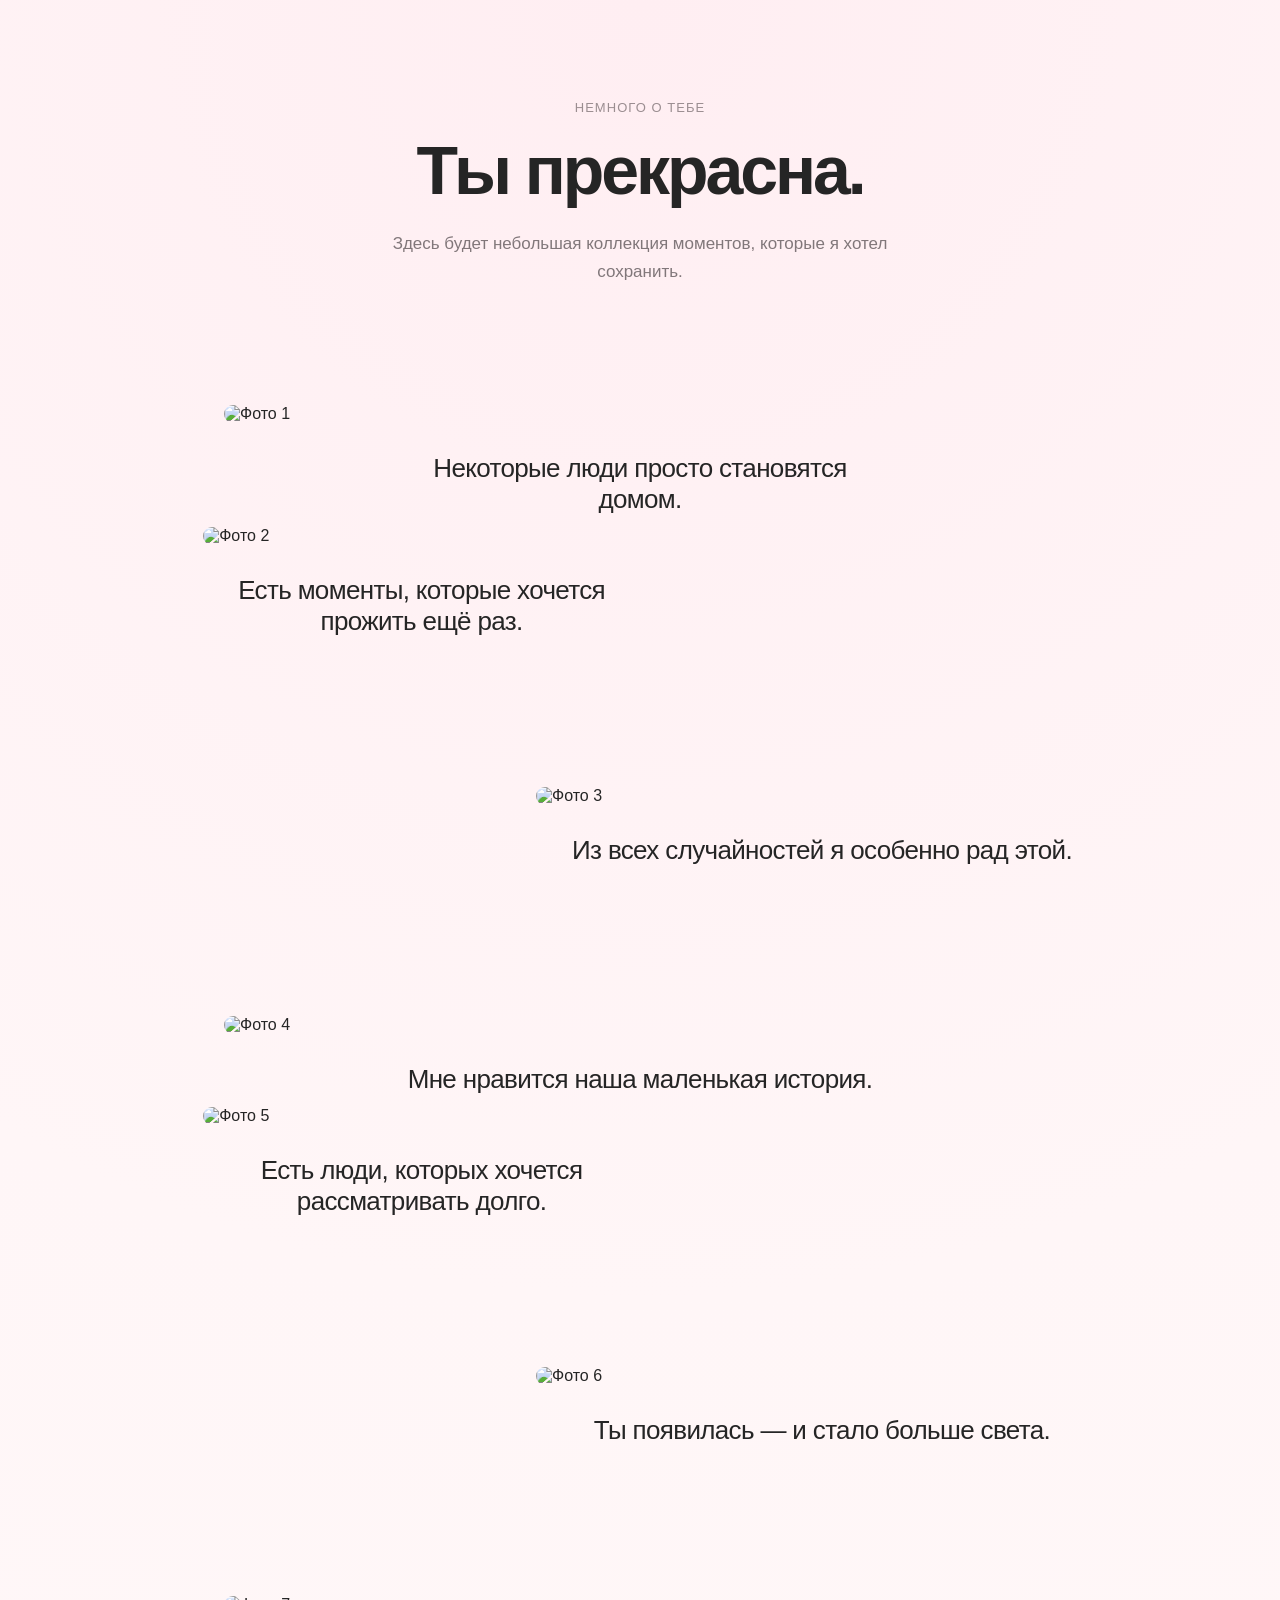
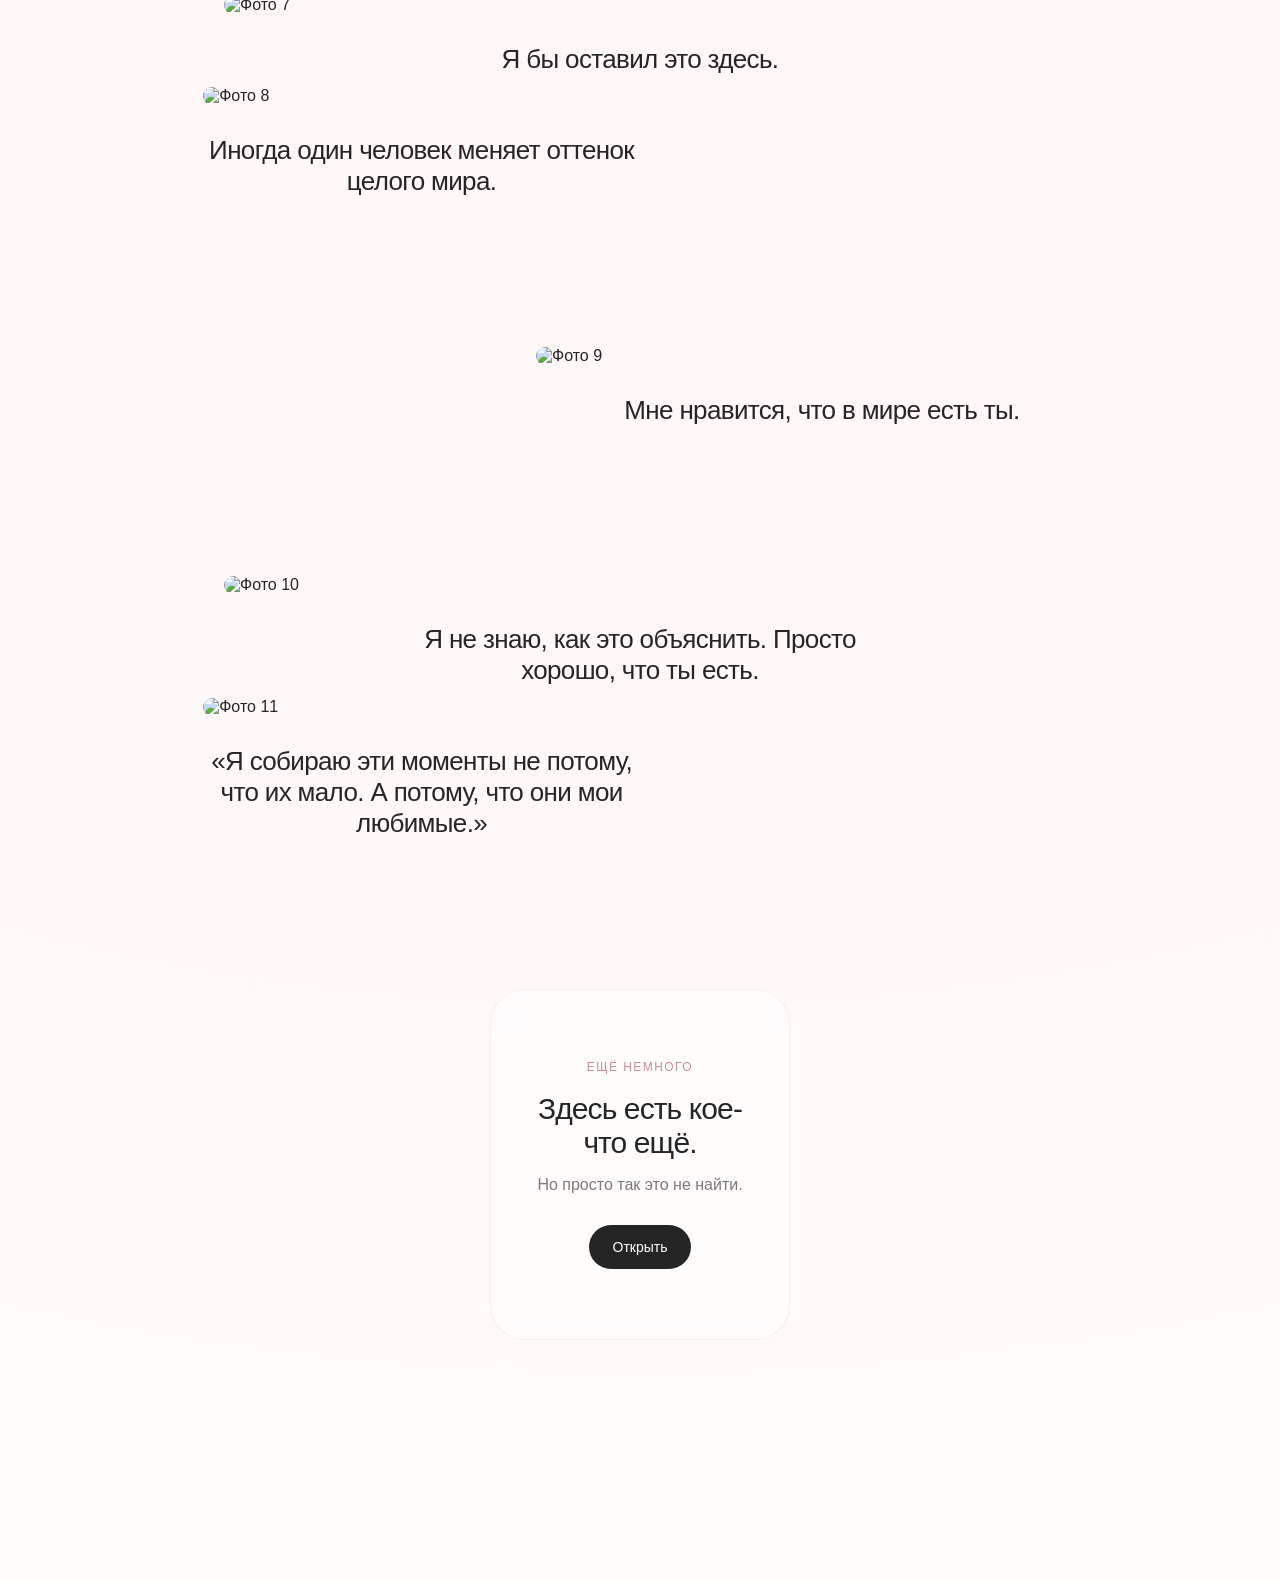
==== memories.html @ 62ab186b "Add files via upload" ====
<!DOCTYPE html>
<html lang="ru">

<head>

    <meta charset="UTF-8">

    <meta
        name="viewport"
        content="width=device-width, initial-scale=1.0"
    >

    <title>Немного о тебе</title>

    <link
        rel="stylesheet"
        href="style.css"
    >

</head>


<body class="memories-page">


    <main class="memories">


        <!-- =================================
             ЗАГОЛОВОК
        ================================= -->

        <header class="memories-header">

            <div class="eyebrow">
                НЕМНОГО О ТЕБЕ
            </div>

            <h2>
                Ты прекрасна.
            </h2>

            <p>
                Здесь будет небольшая коллекция
                моментов, которые я хотел сохранить.
            </p>

        </header>



        <!-- =================================
             ФОТО 1
        ================================= -->

        <section class="memory memory-large reveal">

            <img
                src="images/photo1.jpg"
                alt="Фото 1"
                class="memory-image"
            >

            <div class="memory-text">

                <h3>
                    Некоторые люди просто становятся домом.
                </h3>

            </div>

        </section>



        <!-- =================================
             ФОТО 2
        ================================= -->

        <section class="memory memory-small reveal">

            <img
                src="images/photo2.jpg"
                alt="Фото 2"
                class="memory-image"
            >

            <div class="memory-text">

                <h3>
                    Есть моменты, которые хочется прожить ещё раз.
                </h3>

            </div>

        </section>



        <!-- =================================
             ФОТО 3
        ================================= -->

        <section class="memory memory-right reveal">

            <img
                src="images/photo3.jpg"
                alt="Фото 3"
                class="memory-image"
            >

            <div class="memory-text">

                <h3>
                    Из всех случайностей я особенно рад этой.
                </h3>

            </div>

        </section>



        <!-- =================================
             ФОТО 4
        ================================= -->

        <section class="memory memory-large reveal">

            <img
                src="images/photo4.jpg"
                alt="Фото 4"
                class="memory-image"
            >

            <div class="memory-text">

                <h3>
                    Мне нравится наша маленькая история.
                </h3>

            </div>

        </section>



        <!-- =================================
             ФОТО 5
        ================================= -->

        <section class="memory memory-small reveal">

            <img
                src="images/photo5.jpg"
                alt="Фото 5"
                class="memory-image"
            >

            <div class="memory-text">

                <h3>
                    Есть люди, которых хочется рассматривать долго.
                </h3>

            </div>

        </section>



        <!-- =================================
             ФОТО 6
        ================================= -->

        <section class="memory memory-right reveal">

            <img
                src="images/photo6.jpg"
                alt="Фото 6"
                class="memory-image"
            >

            <div class="memory-text">

                <h3>
                    Ты появилась — и стало больше света.
                </h3>

            </div>

        </section>



        <!-- =================================
             ФОТО 7
        ================================= -->

        <section class="memory memory-large reveal">

            <img
                src="images/photo7.jpg"
                alt="Фото 7"
                class="memory-image"
            >

            <div class="memory-text">

                <h3>
                    Я бы оставил это здесь.
                </h3>

            </div>

        </section>



        <!-- =================================
             ФОТО 8
        ================================= -->

        <section class="memory memory-small reveal">

            <img
                src="images/photo8.jpg"
                alt="Фото 8"
                class="memory-image"
            >

            <div class="memory-text">

                <h3>
                    Иногда один человек меняет оттенок целого мира.
                </h3>

            </div>

        </section>



        <!-- =================================
             ФОТО 9
        ================================= -->

        <section class="memory memory-right reveal">

            <img
                src="images/photo9.jpg"
                alt="Фото 9"
                class="memory-image"
            >

            <div class="memory-text">

                <h3>
                    Мне нравится, что в мире есть ты.
                </h3>

            </div>

        </section>



        <!-- =================================
             ФОТО 10
        ================================= -->

        <section class="memory memory-large reveal">

            <img
                src="images/photo10.jpg"
                alt="Фото 10"
                class="memory-image"
            >

            <div class="memory-text">

                <h3>
                    Я не знаю, как это объяснить.
                    Просто хорошо, что ты есть.
                </h3>

            </div>

        </section>



        <!-- =================================
             ФОТО 11
        ================================= -->

        <section class="memory memory-small reveal">

            <img
                src="images/photo11.jpg"
                alt="Фото 11"
                class="memory-image"
            >

            <div class="memory-text">

                <h3>
                   «Я собираю эти моменты не потому, что их мало. А потому, что они мои любимые.»
                </h3>

            </div>

        </section>



        <!-- =================================
             СЕКРЕТНАЯ ЧАСТЬ
        ================================= -->

        <section class="secret-section reveal">

            <div class="secret-eyebrow">
                ЕЩЁ НЕМНОГО
            </div>

            <h3>
                Здесь есть кое-что ещё.
            </h3>

            <p>
                Но просто так это не найти.
            </p>

            <button
                class="secret-button"
                id="openSecret"
            >
                Открыть
            </button>

        </section>



        <!-- =================================
             СЕКРЕТНОЕ ФОТО 12
        ================================= -->

        <section
            class="memory secret-photo reveal"
            id="secretPhoto12"
        >

            <img
                src="images/photo12.jpg"
                alt="Фото 12"
                class="memory-image"
            >

            <div class="memory-text">

                <h3>
                    Доверю тебе ❤️
                </h3>

            </div>

        </section>



        <!-- =================================
             СЕКРЕТНОЕ ФОТО 13
        ================================= -->

        <section
            class="memory secret-photo reveal"
            id="secretPhoto13"
        >

            <img
                src="images/photo13.jpg"
                alt="Фото 13"
                class="memory-image"
            >

            <div class="memory-text">

                <h3>
                    Доверяй мне ❤️
                </h3>

            </div>

        </section>


    </main>



    <!-- =================================
         ОКНО ПРОСМОТРА ФОТО
    ================================= -->

    <div
        class="lightbox"
        id="lightbox"
    >

        <button
            class="lightbox-close"
            id="lightboxClose"
            aria-label="Закрыть"
        >
            ×
        </button>

        <img
            id="lightboxImage"
            src=""
            alt=""
        >

    </div>



    <script src="script.js"></script>

</body>

</html>
---- style.css ----
/* ================================
   ОСНОВНЫЕ НАСТРОЙКИ
================================ */

* {
    box-sizing: border-box;
    margin: 0;
    padding: 0;
}

html {
    scroll-behavior: smooth;
}

body {
    font-family:
        -apple-system,
        BlinkMacSystemFont,
        "SF Pro Display",
        "SF Pro Text",
        "Helvetica Neue",
        Arial,
        sans-serif;

    color: #252525;

    background:
        radial-gradient(
            circle at 50% 20%,
            #ffeef2 0%,
            #fff4f6 45%,
            #fff8f9 100%
        );
}


/* ================================
   ПЕРВАЯ СТРАНИЦА
================================ */

.home-page {
    width: 100%;
    min-height: 100vh;

    overflow: hidden;
}

.home {
    width: 100%;
    min-height: 100vh;

    display: flex;
    flex-direction: column;

    align-items: center;
    justify-content: center;

    padding: 30px;

    position: relative;

    animation: pageAppear 1.2s ease;
}


/* Верхняя надпись */

.eyebrow {
    font-size: 13px;
    font-weight: 500;

    letter-spacing: 0.08em;

    color: #9b8e91;

    margin-bottom: 22px;

    opacity: 0;

    animation: fadeUp 1s ease 0.2s forwards;
}


/* Заголовок */

.home h1 {
    font-size: clamp(42px, 7vw, 72px);

    font-weight: 600;

    letter-spacing: -0.045em;

    line-height: 1.05;

    text-align: center;

    margin-bottom: 18px;

    opacity: 0;

    animation: fadeUp 1s ease 0.35s forwards;
}


/* Подзаголовок */

.subtitle {
    max-width: 400px;

    font-size: 17px;

    line-height: 1.5;

    text-align: center;

    color: #81777a;

    margin-bottom: 38px;

    opacity: 0;

    animation: fadeUp 1s ease 0.5s forwards;
}


/* Кнопка */

.open-button {
    display: inline-flex;

    align-items: center;
    justify-content: center;

    text-decoration: none;

    background: #252525;

    color: #ffffff;

    font-size: 15px;

    font-weight: 500;

    padding: 15px 25px;

    border-radius: 999px;

    cursor: pointer;

    transition:
        transform 0.3s ease,
        box-shadow 0.3s ease;

    opacity: 0;

    animation: fadeUp 1s ease 0.65s forwards;
}

.open-button:hover {
    transform: translateY(-2px);

    box-shadow:
        0 10px 30px rgba(50, 30, 35, 0.12);
}

.open-button:active {
    transform: scale(0.96);
}


/* Дата */

.date {
    position: absolute;

    bottom: 30px;

    font-size: 14px;

    font-weight: 500;

    letter-spacing: 0.08em;

    color: #c98d96;

    opacity: 0;

    animation: fadeIn 1s ease 1s forwards;
}


/* ================================
   СТРАНИЦА ФОТОГРАФИЙ
================================ */

.memories-page {
    min-height: 100vh;

    background:
        radial-gradient(
            circle at 50% 0%,
            #ffeef2 0%,
            #fff6f7 40%,
            #fffafa 100%
        );
}


/* Контейнер */

.memories {
    width: min(1100px, 100%);

    margin: 0 auto;

    padding: 100px 30px 140px;
}


/* Заголовок страницы */

.memories-header {
    max-width: 700px;

    margin: 0 auto 120px;

    text-align: center;
}

.memories-header .eyebrow {
    opacity: 1;

    margin-bottom: 20px;
}

.memories-header h2 {
    font-size: clamp(40px, 6vw, 68px);

    font-weight: 600;

    letter-spacing: -0.045em;

    line-height: 1.05;

    margin-bottom: 24px;
}

.memories-header p {
    max-width: 500px;

    margin: 0 auto;

    color: #81777a;

    font-size: 17px;

    line-height: 1.6;
}


/* ================================
   ФОТО-БЛОКИ
================================ */

.memory {
    margin-bottom: 150px;
}


/* Заглушка фотографии */

.photo-placeholder {
    width: 100%;

    background:
        linear-gradient(
            135deg,
            #f6dfe4,
            #f9ecef
        );

    border-radius: 30px;

    display: flex;

    align-items: center;
    justify-content: center;

    color: #b28f96;

    font-size: 14px;

    letter-spacing: 0.04em;

    overflow: hidden;
}


/* Большая фотография */

.memory-large {
    width: 80%;

    margin: 0 auto;
}

.memory-large .photo-placeholder {
    aspect-ratio: 4 / 3;
}


/* Маленькая фотография */

.memory-small {
    width: 42%;

    margin-left: 8%;
}

.memory-small .photo-placeholder {
    aspect-ratio: 4 / 5;
}


/* Фотография справа */

.memory-right {
    width: 55%;

    margin-left: auto;

    margin-right: 5%;
}

.memory-right .photo-placeholder {
    aspect-ratio: 4 / 5;
}


/* Текст под фотографией */

.memory-text {
    max-width: 500px;

    margin: 30px auto 0;

    text-align: center;
}

.memory-text h3 {
    font-size: 26px;

    font-weight: 500;

    letter-spacing: -0.025em;

    margin-bottom: 12px;
}

.memory-text p {
    color: #81777a;

    font-size: 16px;

    line-height: 1.6;
}


/* ================================
   АНИМАЦИИ
================================ */

@keyframes fadeUp {

    from {
        opacity: 0;

        transform:
            translateY(15px);
    }

    to {
        opacity: 1;

        transform:
            translateY(0);
    }
}


@keyframes fadeIn {

    from {
        opacity: 0;
    }

    to {
        opacity: 1;
    }
}


@keyframes pageAppear {

    from {
        opacity: 0;
    }

    to {
        opacity: 1;
    }
}


/* ================================
   ТЕЛЕФОН
================================ */

@media (max-width: 600px) {

    .home {
        padding: 24px;
    }

    .home h1 {
        font-size: 48px;
    }

    .subtitle {
        font-size: 16px;

        max-width: 310px;
    }

    .open-button {
        padding: 14px 23px;
    }

    .date {
        bottom: 22px;
    }


    /* Фотографии */

    .memories {
        padding:
            70px
            20px
            100px;
    }

    .memories-header {
        margin-bottom: 80px;
    }

    .memories-header h2 {
        font-size: 44px;
    }

    .memory {
        margin-bottom: 100px;
    }

    .memory-large,
    .memory-small,
    .memory-right {
        width: 100%;

        margin-left: 0;
        margin-right: 0;
    }

    .memory-text {
        margin-top: 24px;
    }
}

/* ================================
   НАСТОЯЩИЕ ФОТОГРАФИИ
================================ */

.memory-image {

    width: 100%;

    display: block;

    object-fit: cover;

    border-radius: 30px;

    cursor: pointer;

    transition:
        transform 0.8s cubic-bezier(0.2, 0.7, 0.2, 1),
        box-shadow 0.8s ease;
}


/* Наведение */

.memory-image:hover {

    transform: scale(1.015);

    box-shadow:
        0 25px 60px rgba(60, 35, 40, 0.12);
}


/* ================================
   ПОЯВЛЕНИЕ ПРИ СКРОЛЛЕ
================================ */

.reveal {

    opacity: 0;

    transform:
        translateY(50px);

    transition:
        opacity 1s ease,
        transform 1s cubic-bezier(0.2, 0.7, 0.2, 1);
}


.reveal.visible {

    opacity: 1;

    transform:
        translateY(0);
}


/* ================================
   LIGHTBOX
================================ */

.lightbox {

    position: fixed;

    inset: 0;

    z-index: 1000;

    background:
        rgba(30, 20, 22, 0.72);

    backdrop-filter:
        blur(20px);

    -webkit-backdrop-filter:
        blur(20px);

    display: flex;

    align-items: center;
    justify-content: center;

    padding: 30px;

    opacity: 0;

    visibility: hidden;

    transition:
        opacity 0.5s ease,
        visibility 0.5s ease;
}


.lightbox.active {

    opacity: 1;

    visibility: visible;
}


.lightbox img {

    max-width: 90vw;

    max-height: 88vh;

    object-fit: contain;

    border-radius: 22px;

    box-shadow:
        0 30px 100px rgba(0, 0, 0, 0.25);

    transform:
        scale(0.92);

    opacity: 0;

    transition:
        transform 0.6s
        cubic-bezier(0.2, 0.8, 0.2, 1),

        opacity 0.4s ease;
}


.lightbox.active img {

    transform:
        scale(1);

    opacity: 1;
}


/* Кнопка закрытия */

.lightbox-close {

    position: absolute;

    top: 25px;
    right: 30px;

    width: 44px;
    height: 44px;

    border: none;

    border-radius: 50%;

    background:
        rgba(255, 255, 255, 0.15);

    color: white;

    font-size: 30px;

    font-weight: 200;

    line-height: 1;

    cursor: pointer;

    display: flex;

    align-items: center;
    justify-content: center;

    transition:
        background 0.3s ease,
        transform 0.3s ease;
}


.lightbox-close:hover {

    background:
        rgba(255, 255, 255, 0.25);

    transform:
        rotate(90deg);
}


/* Телефон */

@media (max-width: 600px) {

    .memory-image {

        border-radius: 22px;
    }

    .lightbox {

        padding: 15px;
    }

    .lightbox img {

        max-width: 94vw;

        max-height: 82vh;

        border-radius: 18px;
    }

    .lightbox-close {

        top: 15px;

        right: 15px;
    }
}

/* =================================
   СЕКРЕТНЫЙ БЛОК
================================= */

.secret-section {

    text-align: center;

    max-width: 300px;

    margin: 20px auto 100px;

    padding: 70px 30px;

    border-radius: 35px;

    background:
        rgba(255, 255, 255, 0.45);

    border:
        1px solid rgba(200, 140, 150, 0.12);

    backdrop-filter:
        blur(10px);

    -webkit-backdrop-filter:
        blur(10px);
}


.secret-eyebrow {

    font-size: 12px;

    font-weight: 500;

    letter-spacing: 0.12em;

    color: #c98d96;

    margin-bottom: 18px;
}


.secret-section h3 {

    font-size: 30px;

    font-weight: 500;

    letter-spacing: -0.03em;

    margin-bottom: 12px;
}


.secret-section p {

    font-size: 16px;

    color: #81777a;

    line-height: 1.6;

    margin-bottom: 28px;
}


/* Кнопка */

.secret-button {

    border: none;

    background: #252525;

    color: white;

    font-family: inherit;

    font-size: 14px;

    font-weight: 500;

    padding: 14px 24px;

    border-radius: 999px;

    cursor: pointer;

    transition:
        transform 0.3s ease,
        box-shadow 0.3s ease;
}


.secret-button:hover {

    transform:
        translateY(-2px);

    box-shadow:
        0 12px 30px
        rgba(50, 30, 35, 0.12);
}


.secret-button:active {

    transform:
        scale(0.96);
}


/* =================================
   СКРЫТЫЕ ФОТО
================================= */

.secret-photo {

    display: none;

    opacity: 0;

    transform:
        translateY(40px);

    transition:
        opacity 1s ease,
        transform 1s ease;
}


.secret-photo.show {

    display: block;

    animation:
        secretAppear 1s
        cubic-bezier(0.2, 0.7, 0.2, 1)
        forwards;
}


@keyframes secretAppear {

    from {

        opacity: 0;

        transform:
            translateY(40px)
            scale(0.97);
    }

    to {

        opacity: 1;

        transform:
            translateY(0)
            scale(1);
    }
}

/* =================================
   РАЗМЕР СЕКРЕТНОГО ФОТО 12
================================= */

#secretPhoto12 {
    width: 45%;
    margin-left: auto;
    margin-right: auto;
}

#secretPhoto12 .memory-image {
    width: 100%;
}


/* На телефоне немного больше */

@media (max-width: 600px) {

    #secretPhoto12 {
        width: 82%;
    }

}
/* =================================
   РАЗМЕР СЕКРЕТНЫХ ФОТО
================================= */

/* Фото 12 */

#secretPhoto12 {
    width: 45%;
    margin-left: auto;
    margin-right: auto;
}

#secretPhoto12 .memory-image {
    width: 100%;
}


/* Фото 13 — ещё немного меньше */

#secretPhoto13 {
    width: 38%;
    margin-left: auto;
    margin-right: auto;
}

#secretPhoto13 .memory-image {
    width: 100%;
}


/* Телефон */

@media (max-width: 600px) {

    #secretPhoto12 {
        width: 82%;
    }

    #secretPhoto13 {
        width: 72%;
    }

}
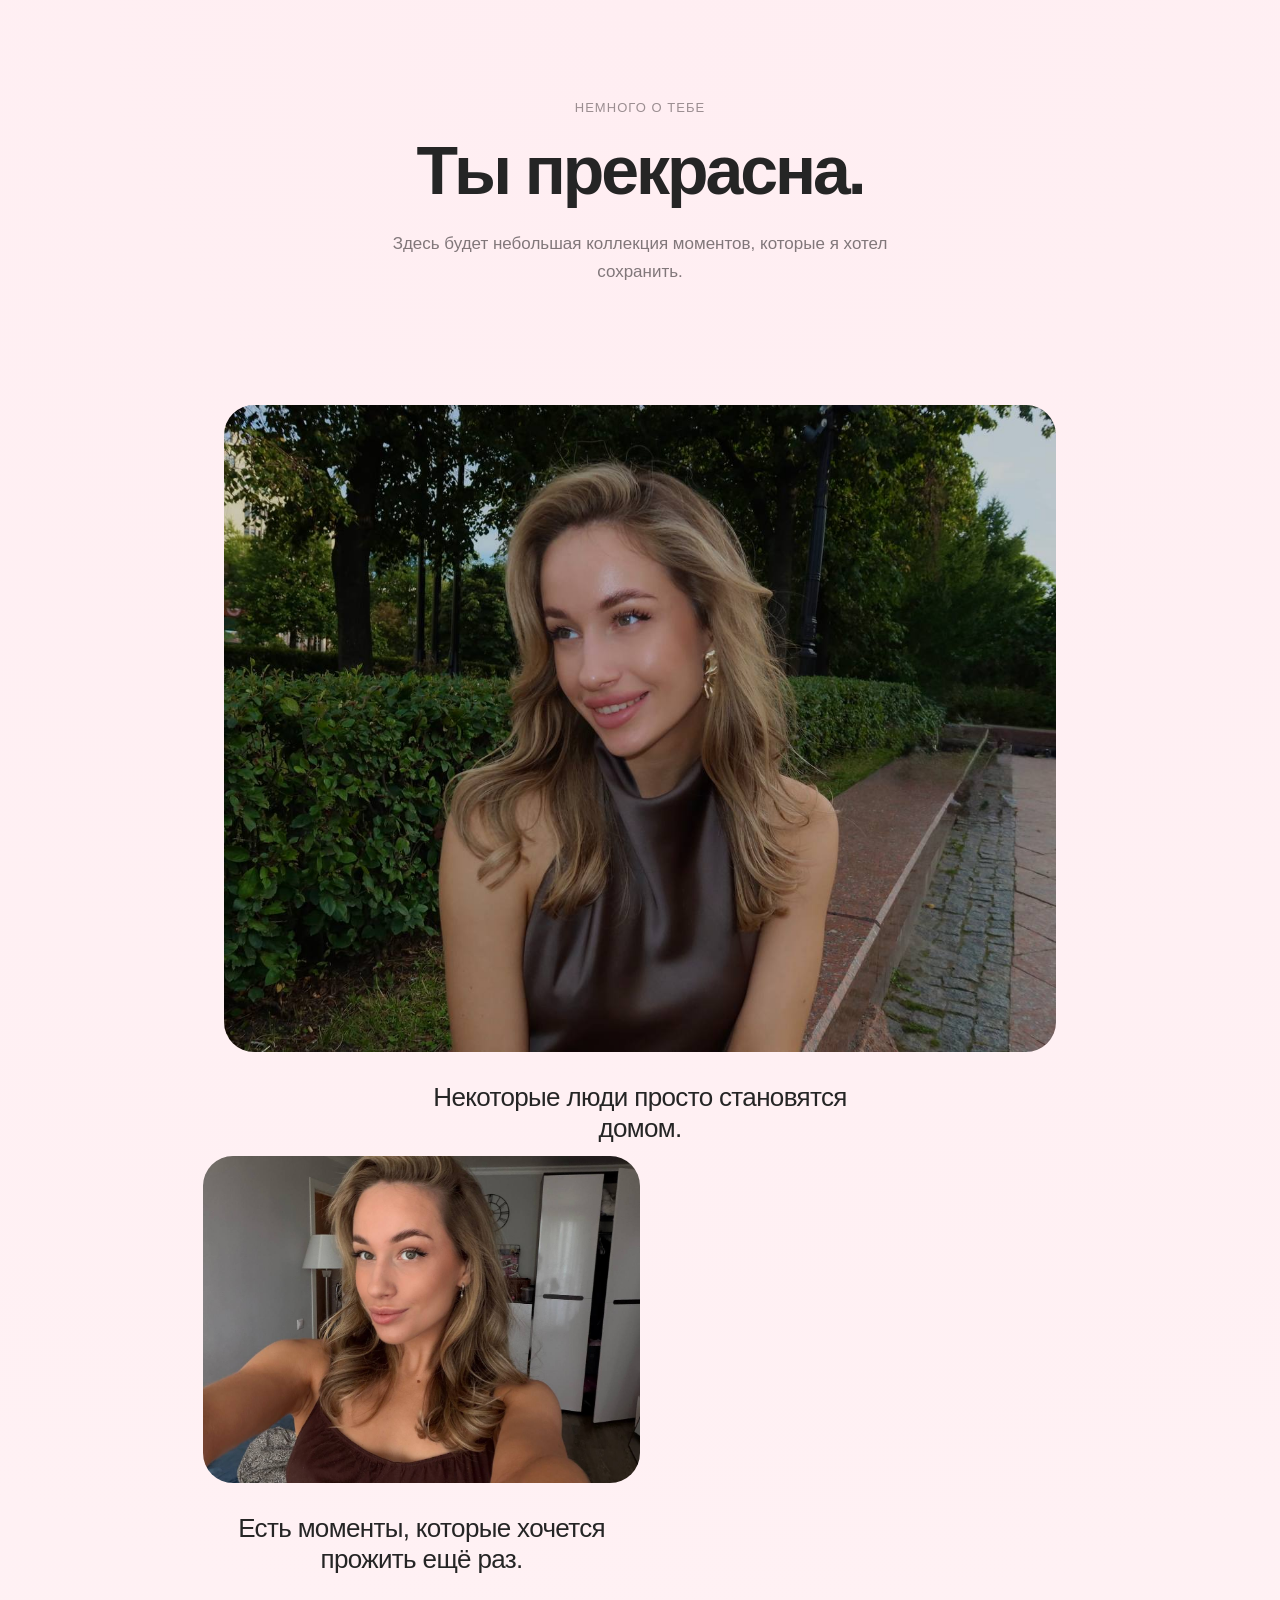
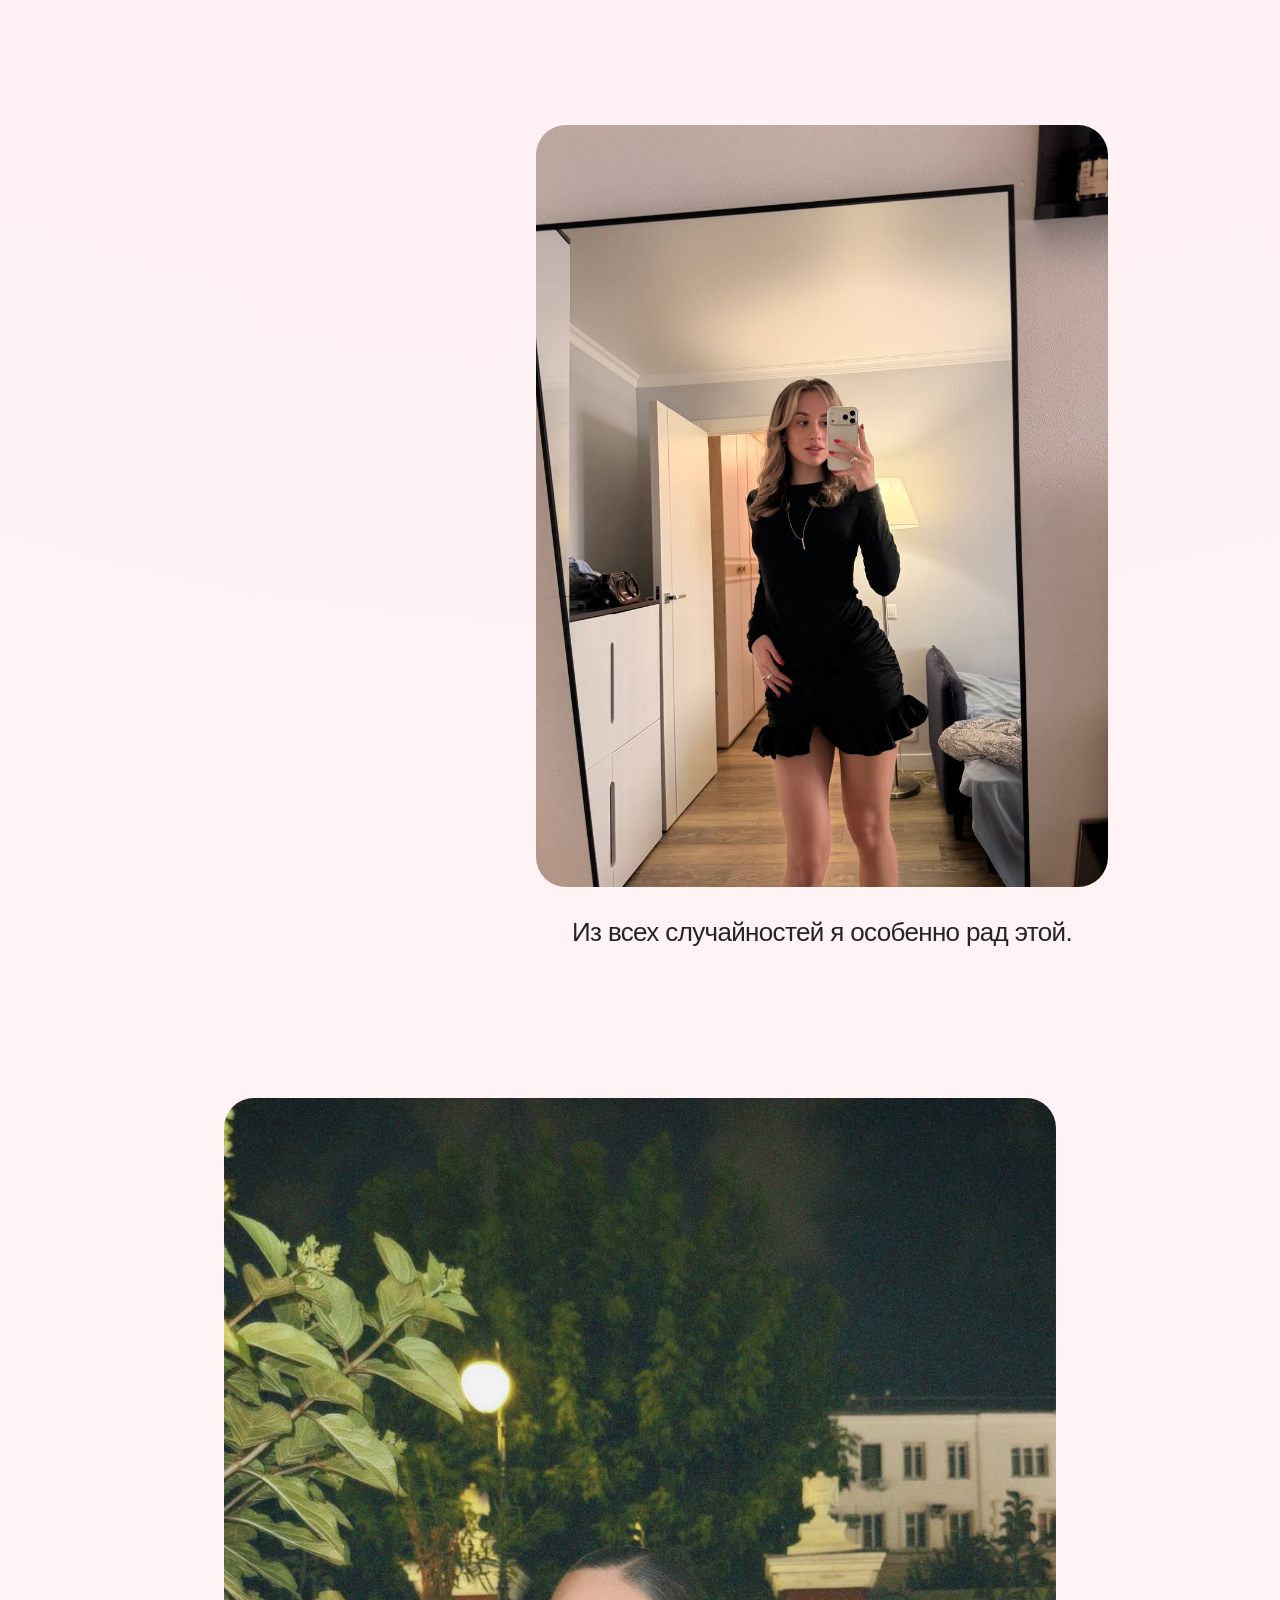
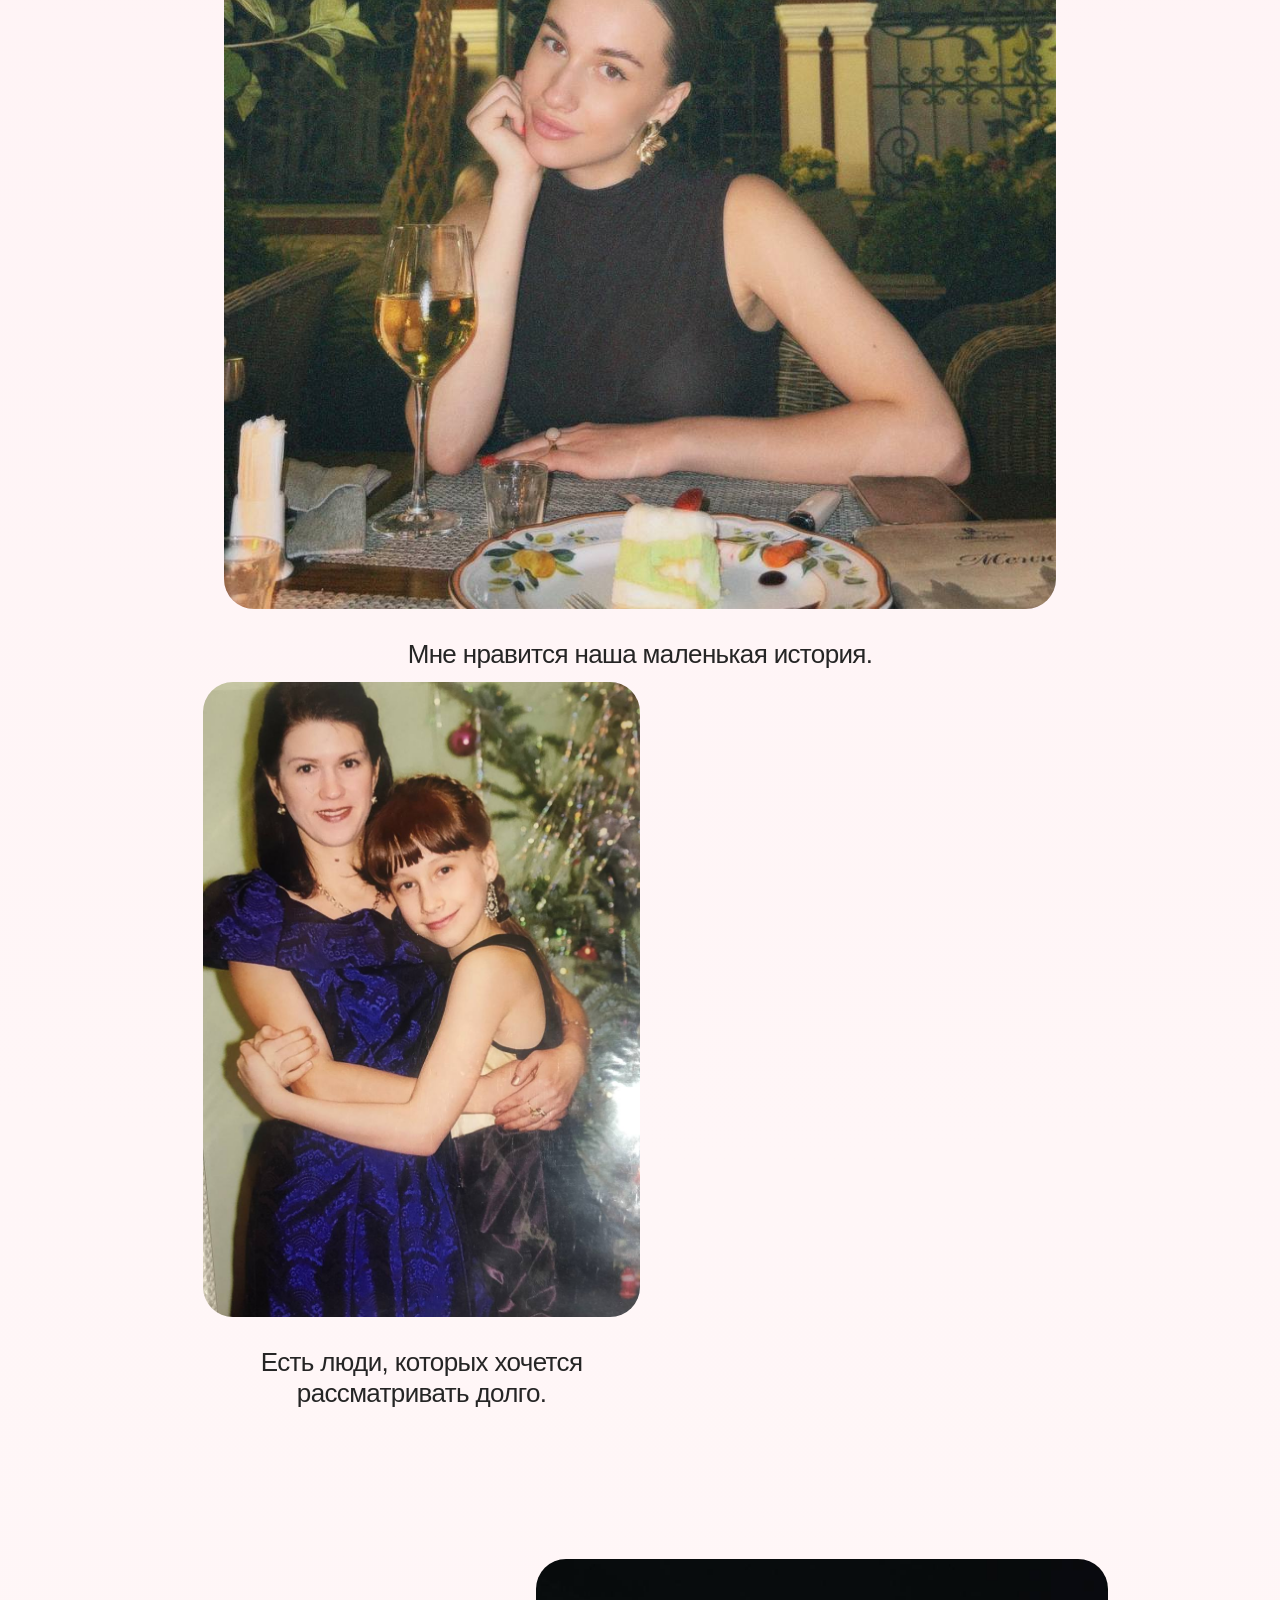
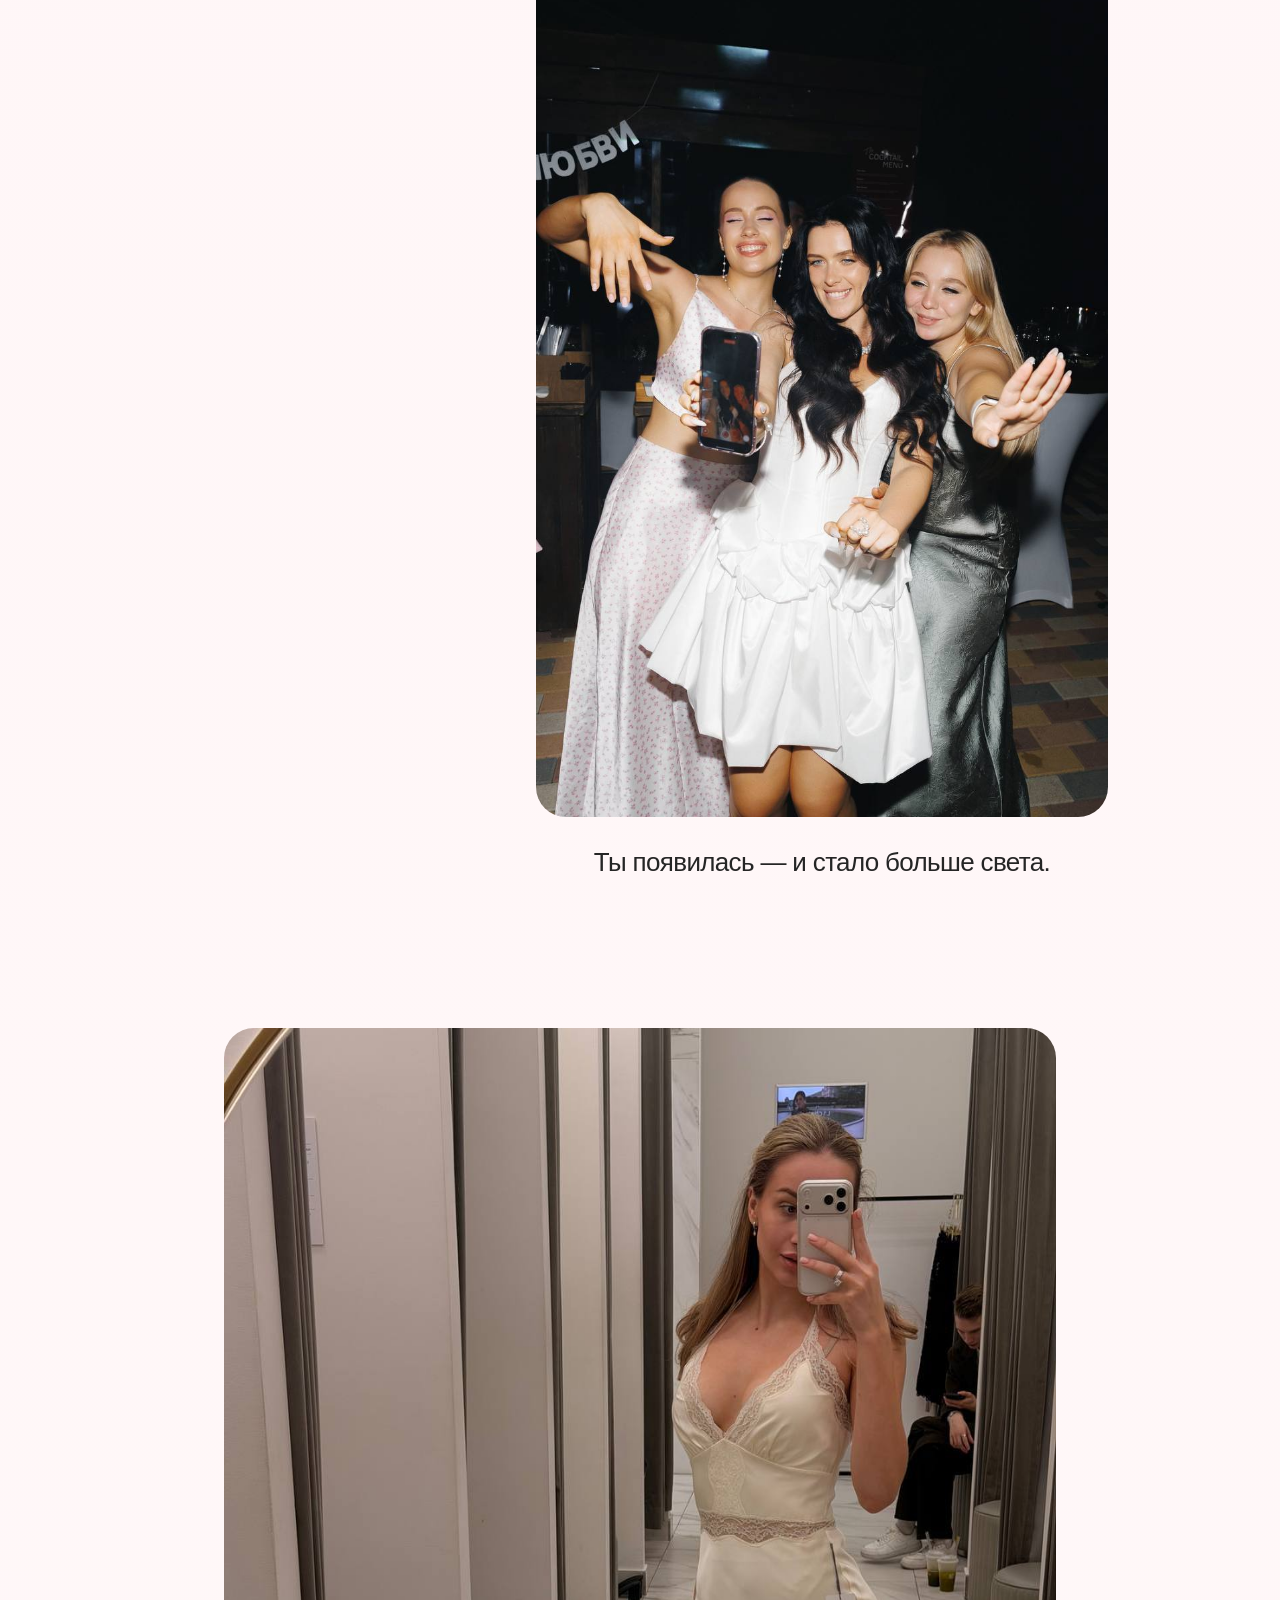
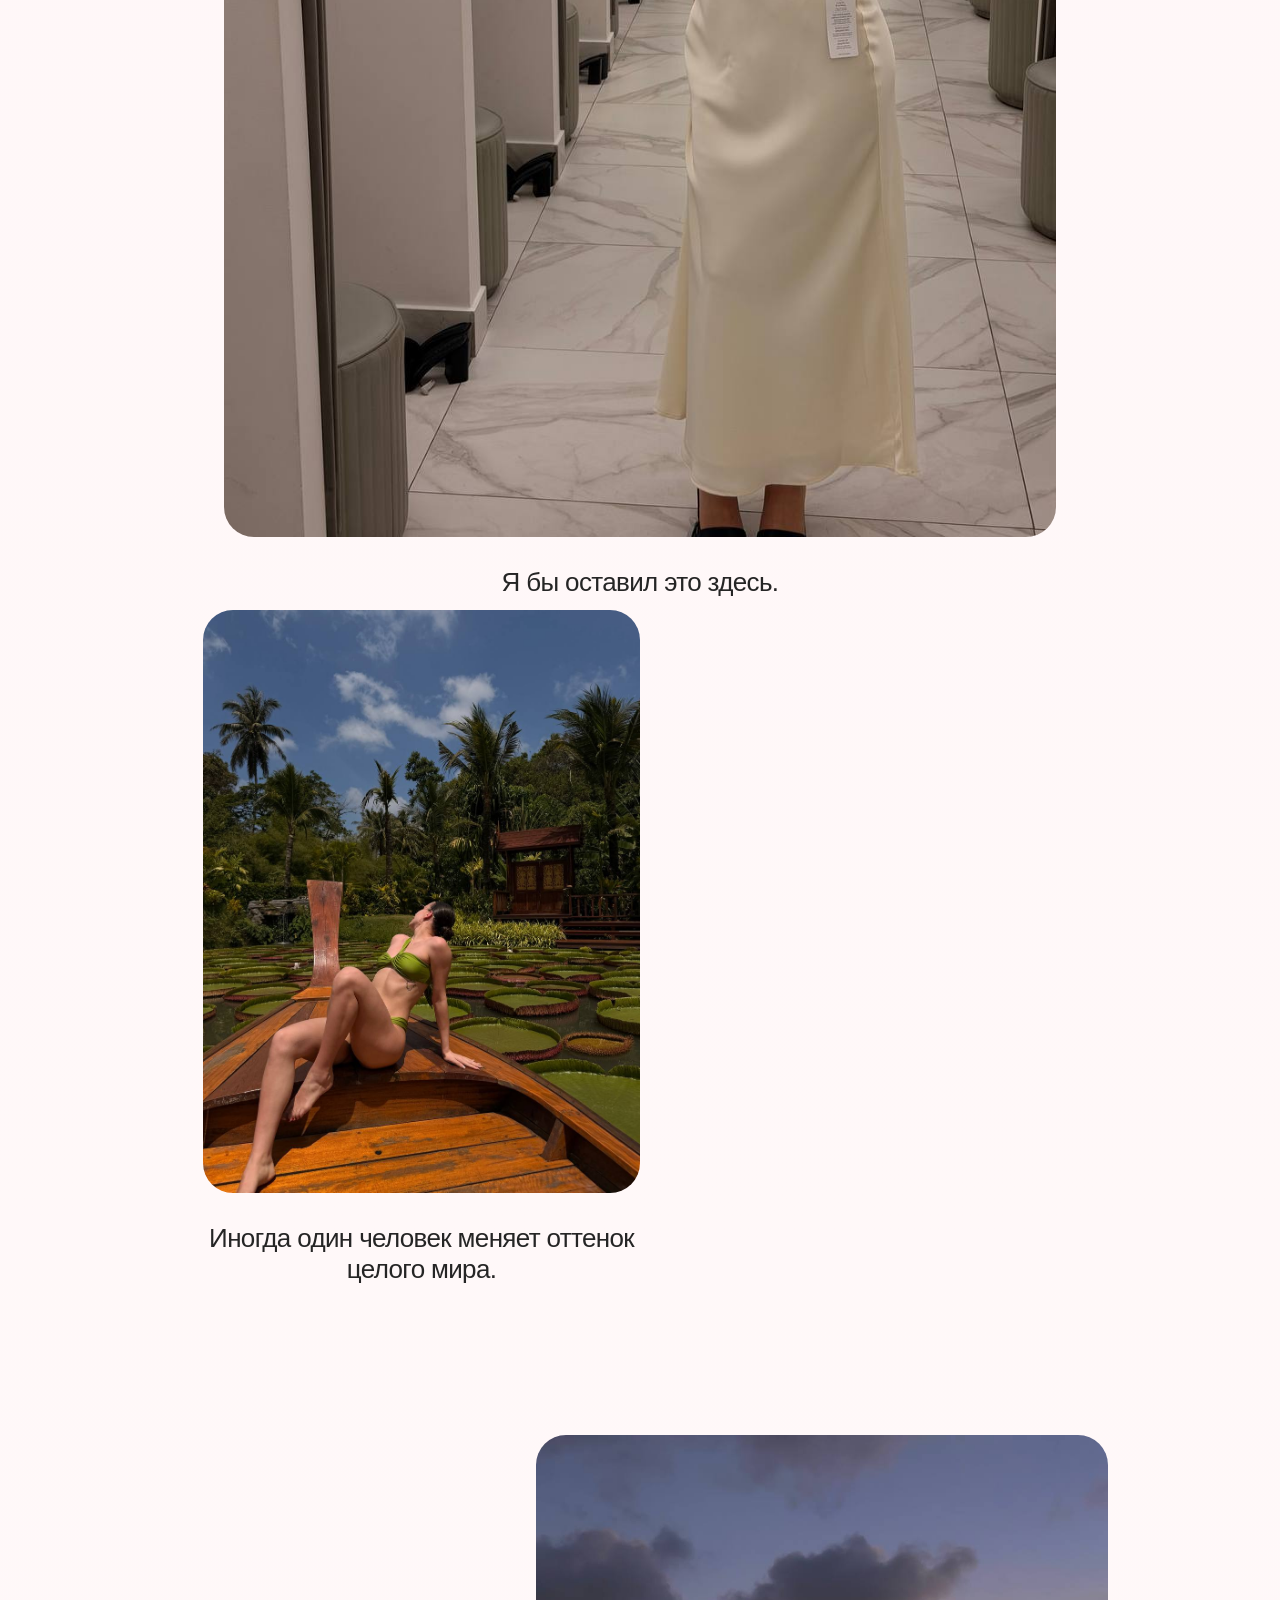
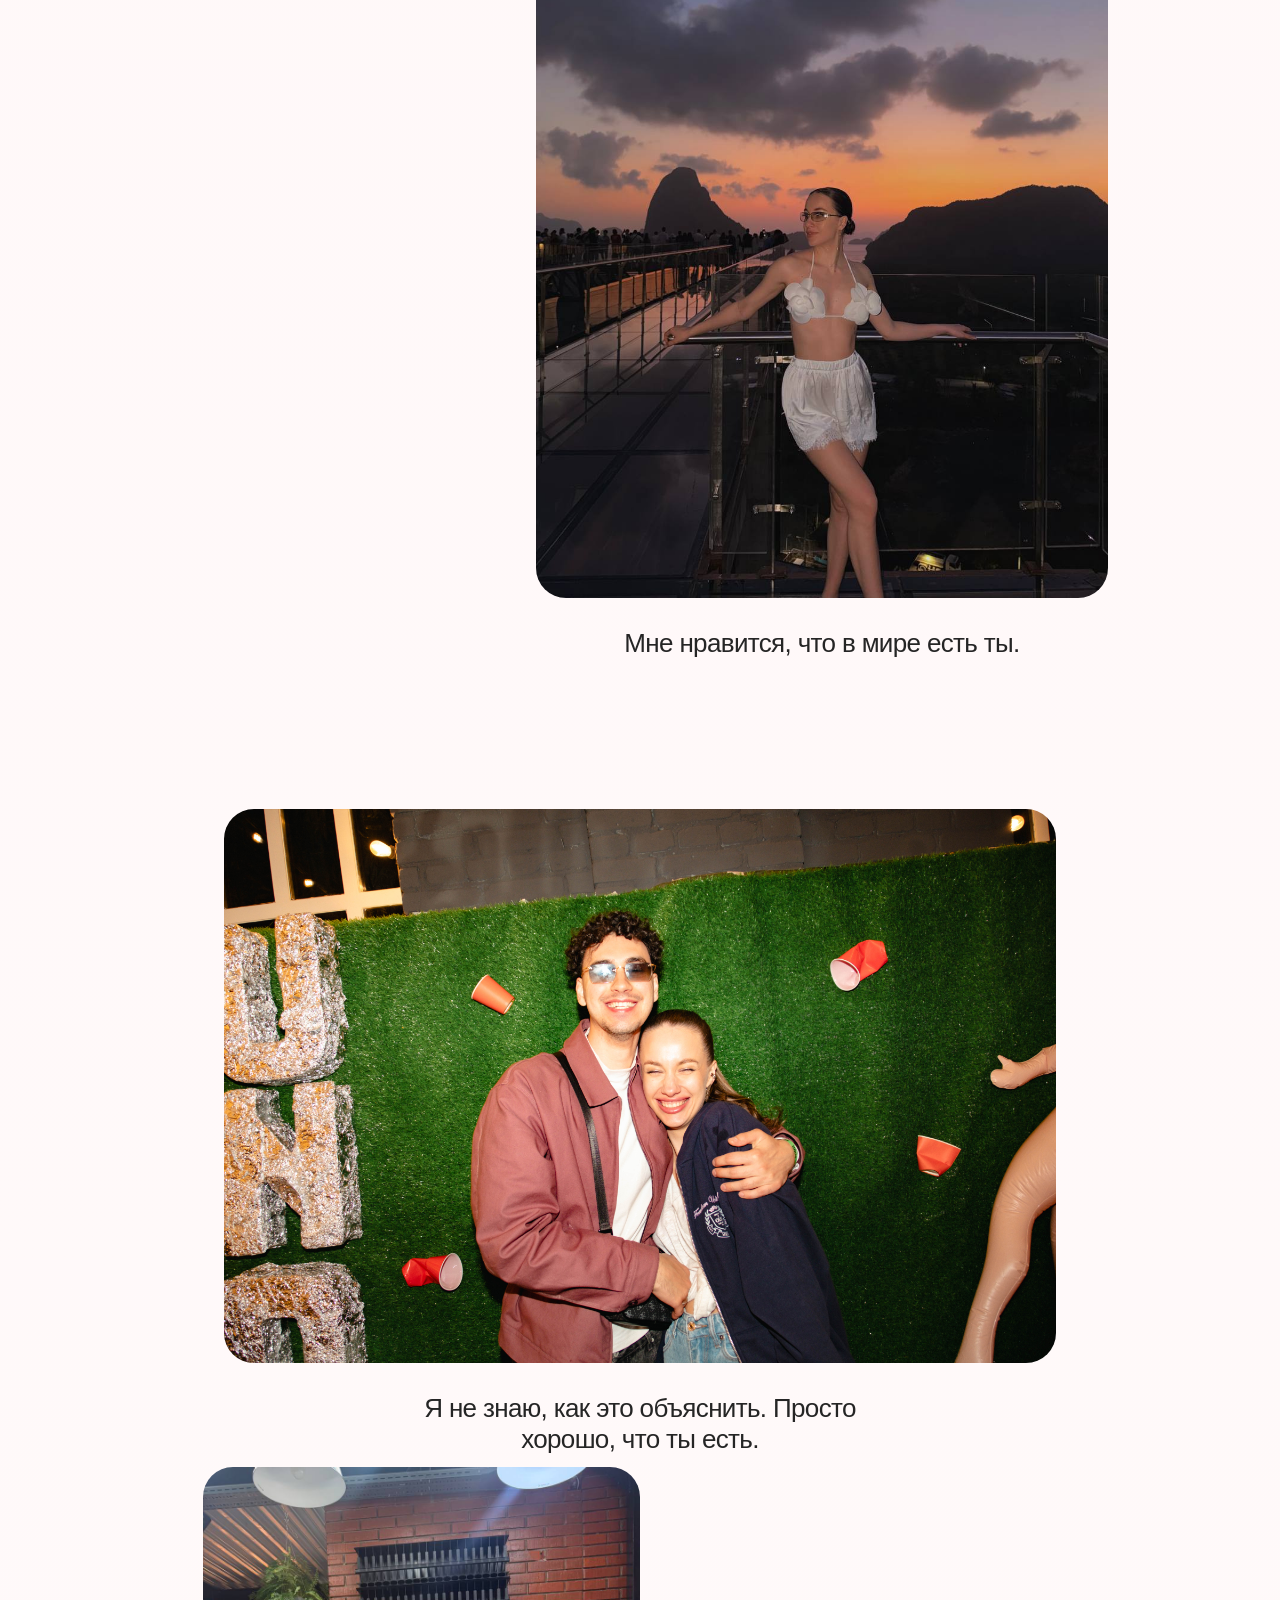
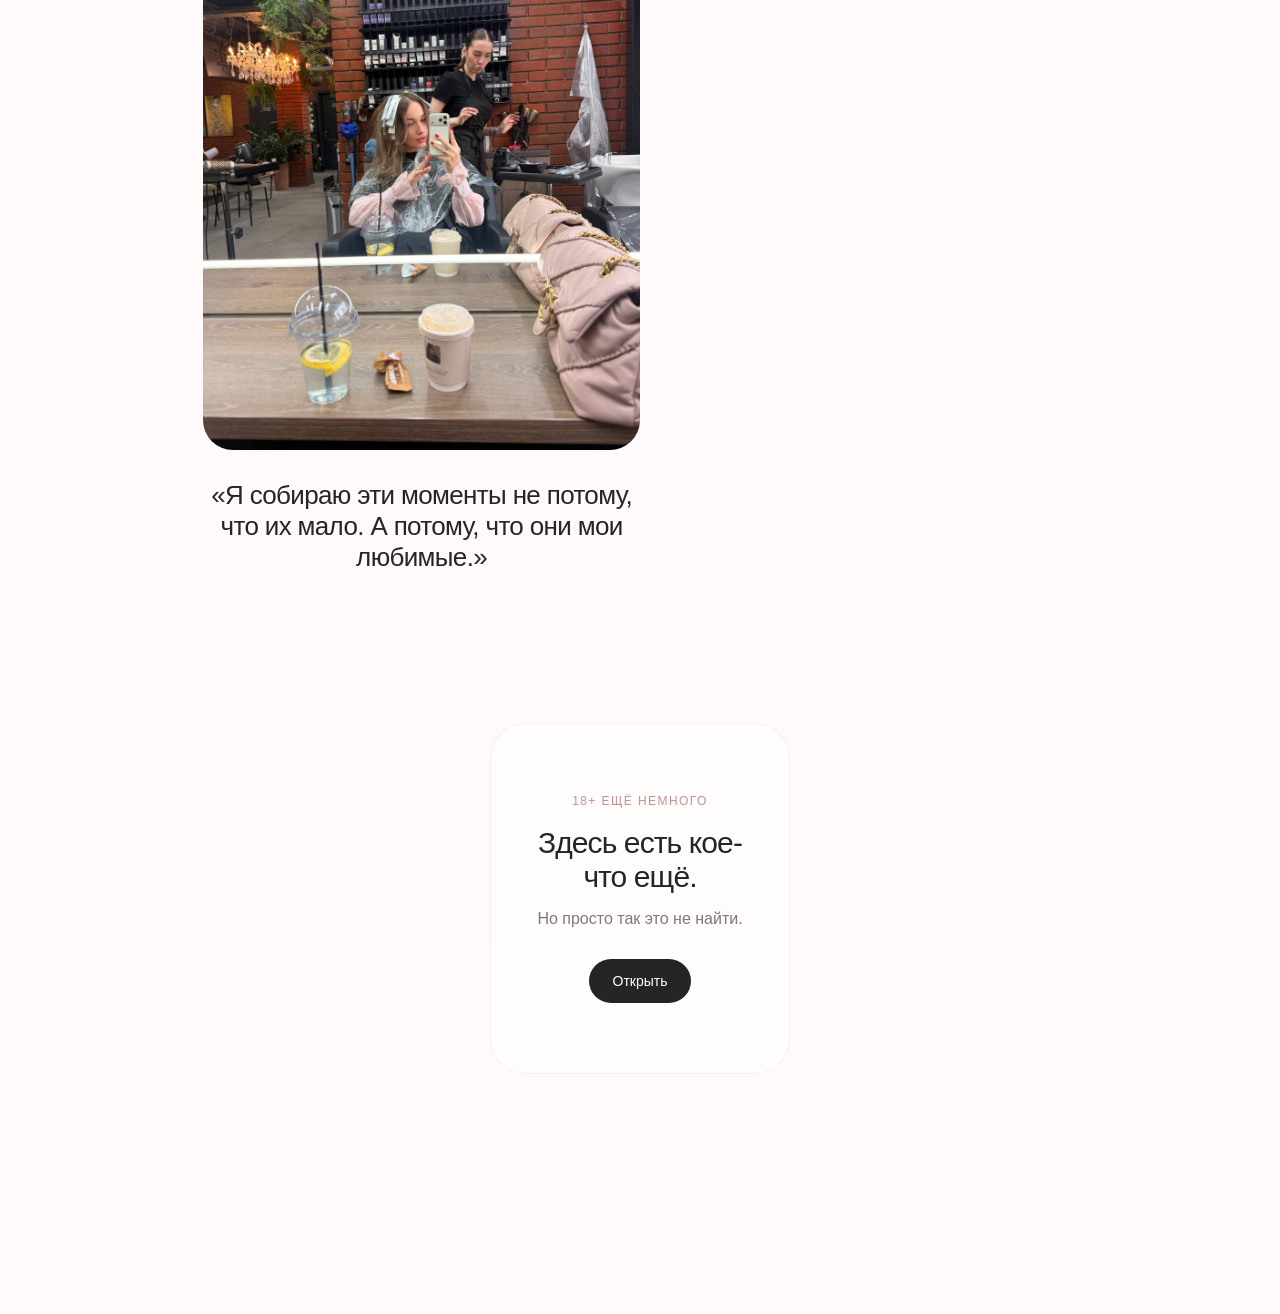
==== commit 6efb1a55: "Update memories.html" ====
--- a/memories.html
+++ b/memories.html
@@ -320,10 +320,11 @@
         ================================= -->
 
         <section class="secret-section reveal">
-
-            <div class="secret-eyebrow">
-                ЕЩЁ НЕМНОГО
-            </div>
+            
+<div class="secret-eyebrow">
+    <span class="age-badge">18+</span>
+    ЕЩЁ НЕМНОГО
+</div>
 
             <h3>
                 Здесь есть кое-что ещё.
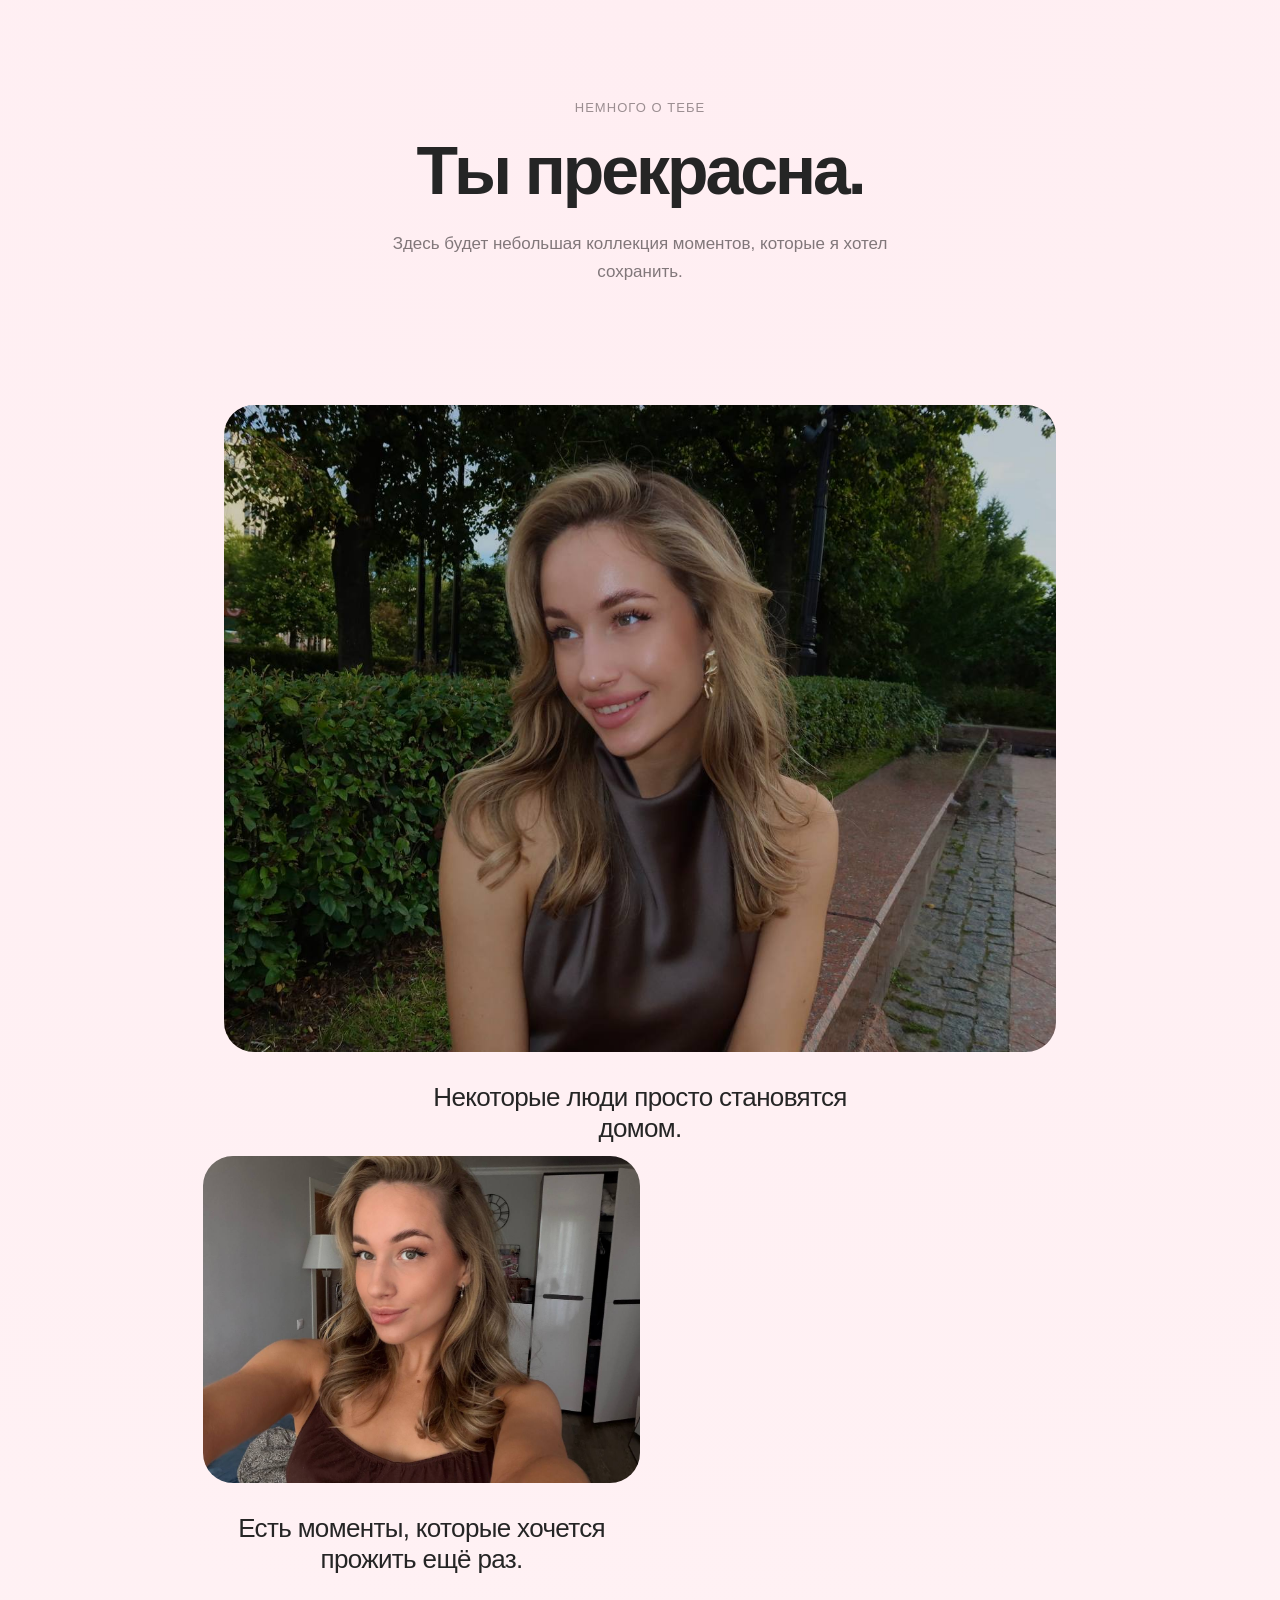
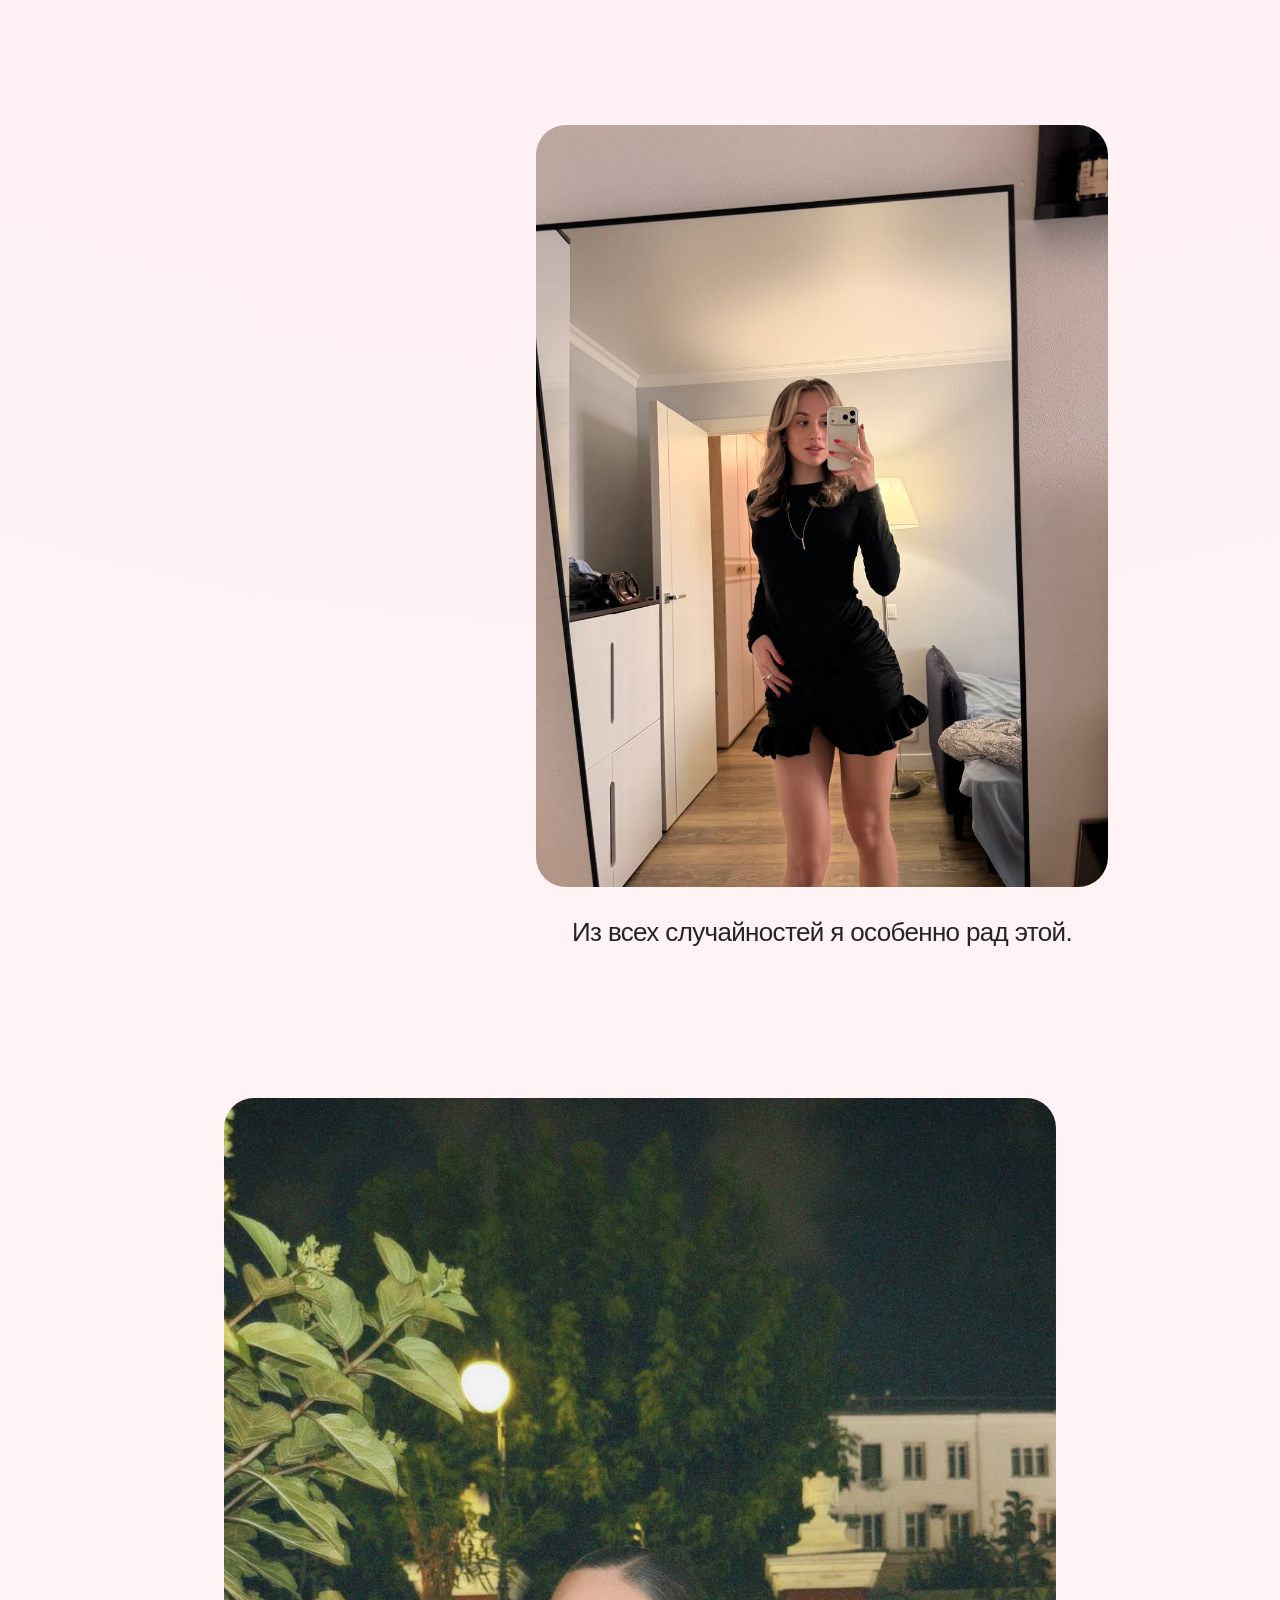
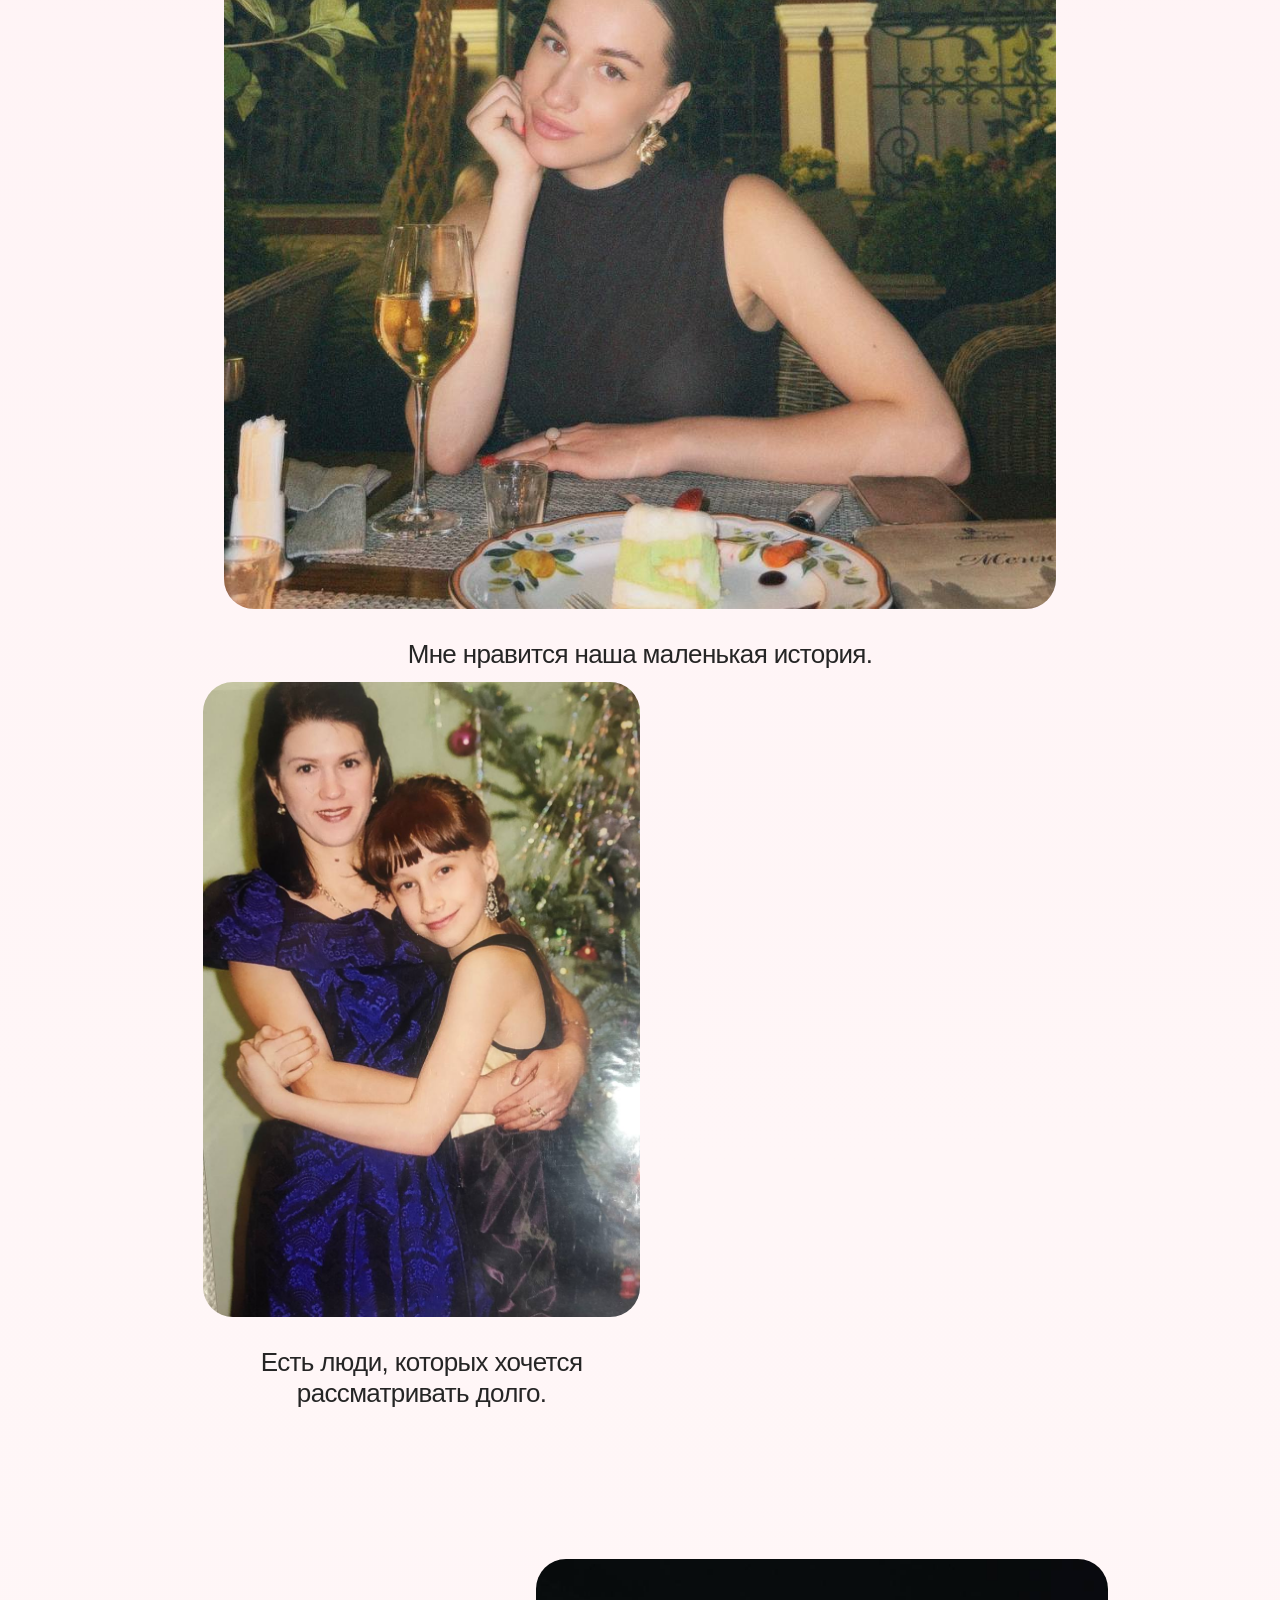
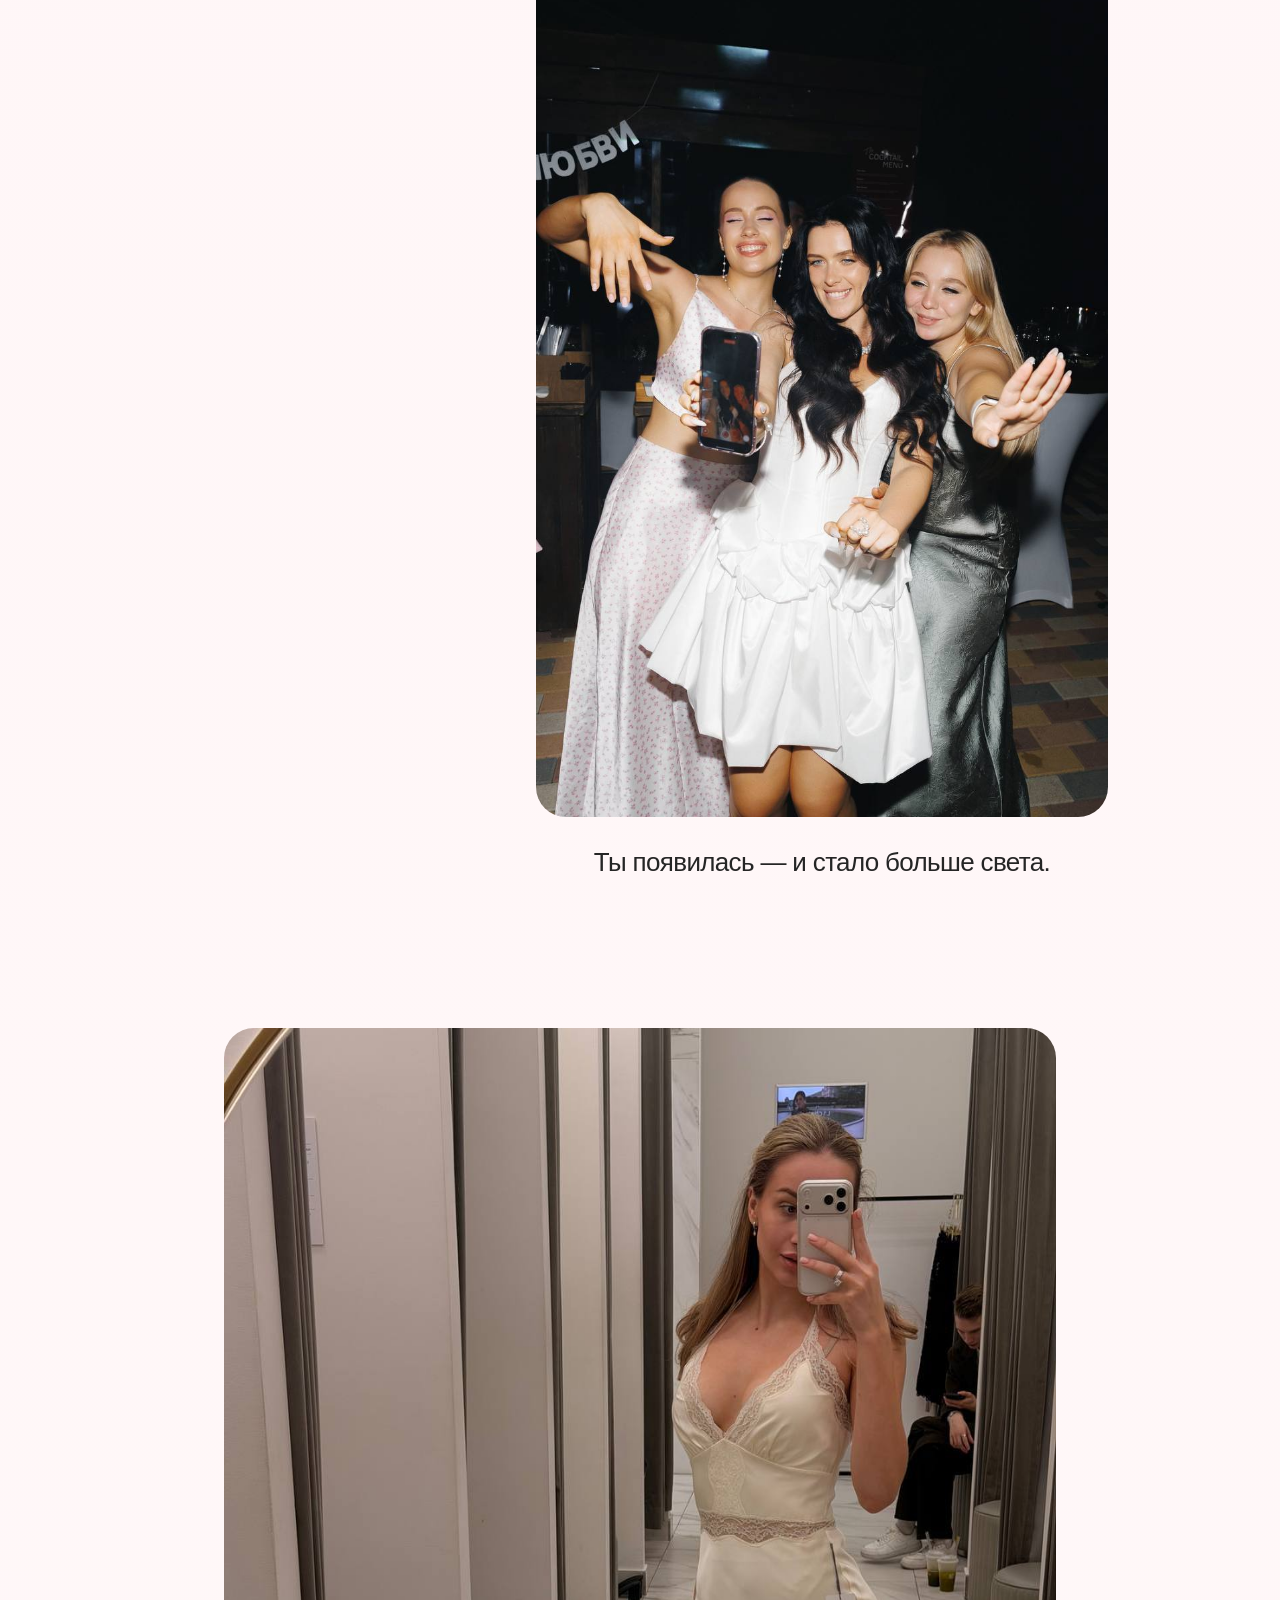
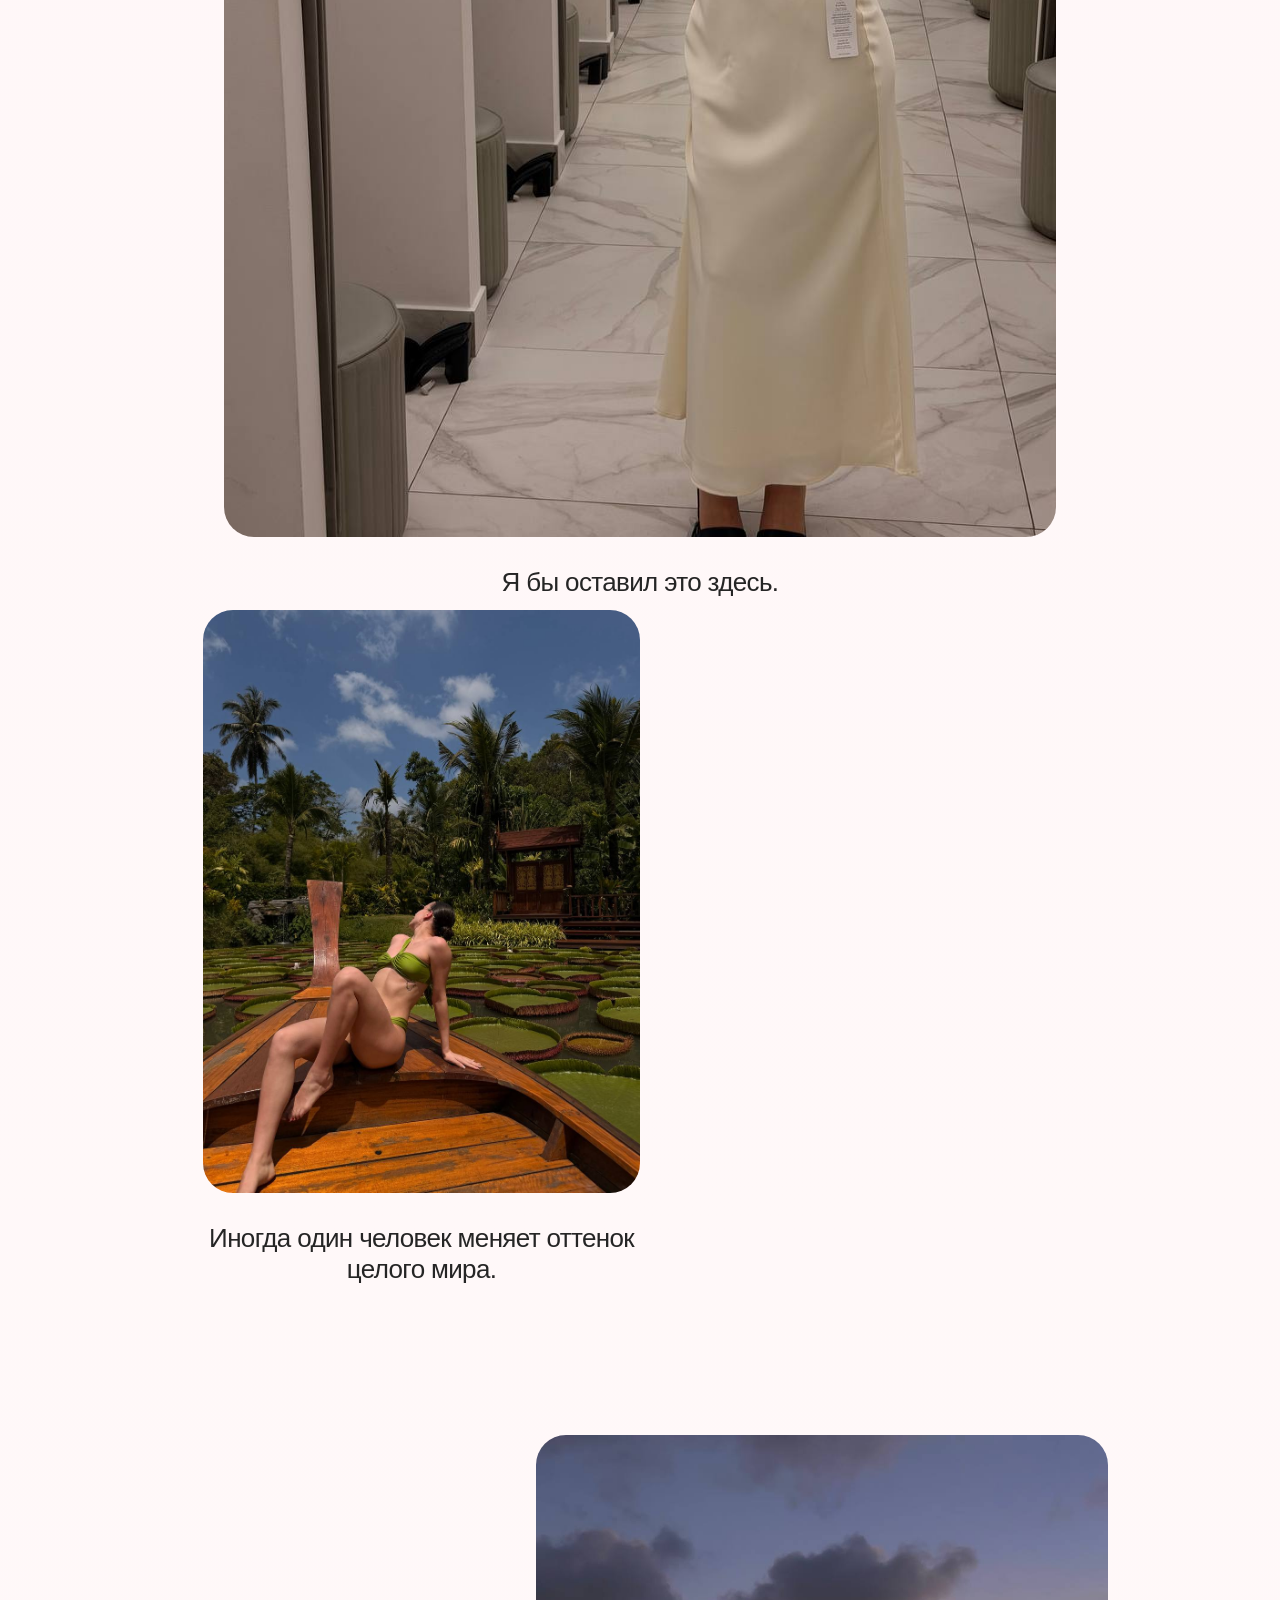
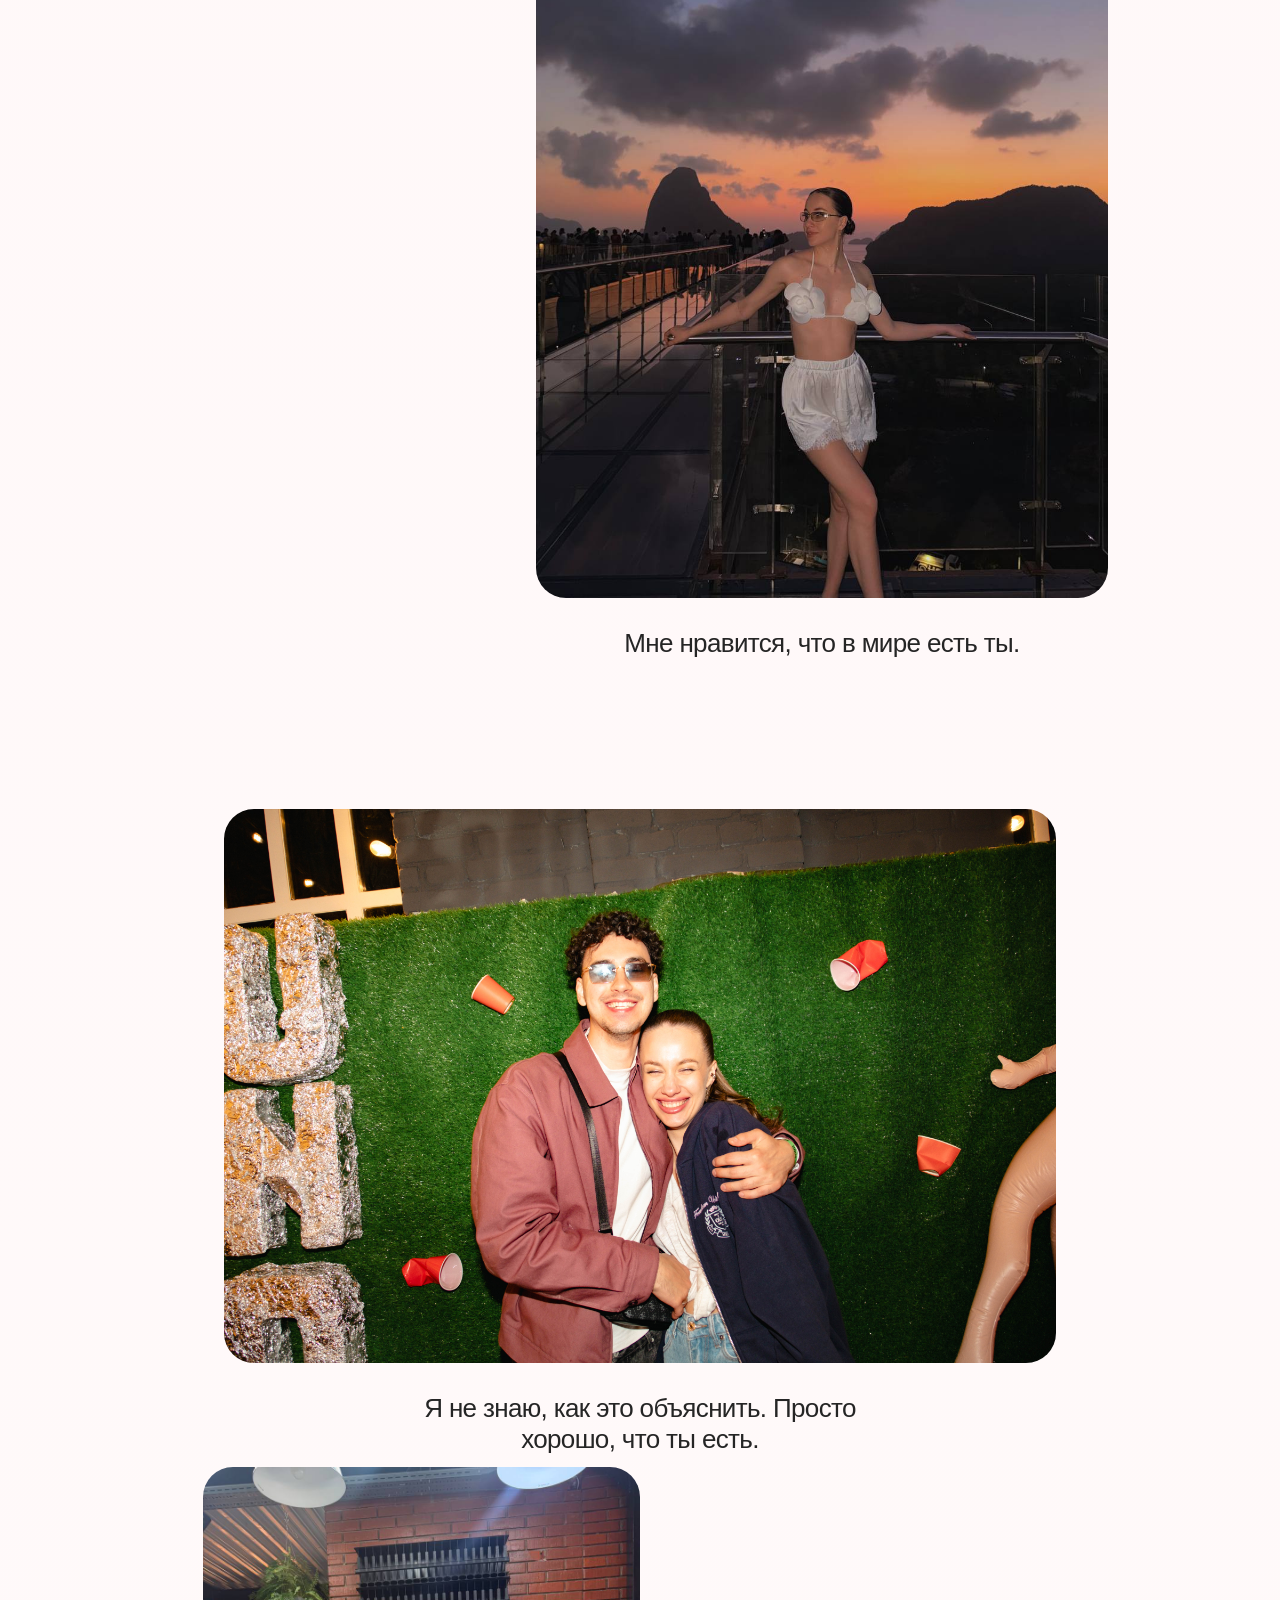
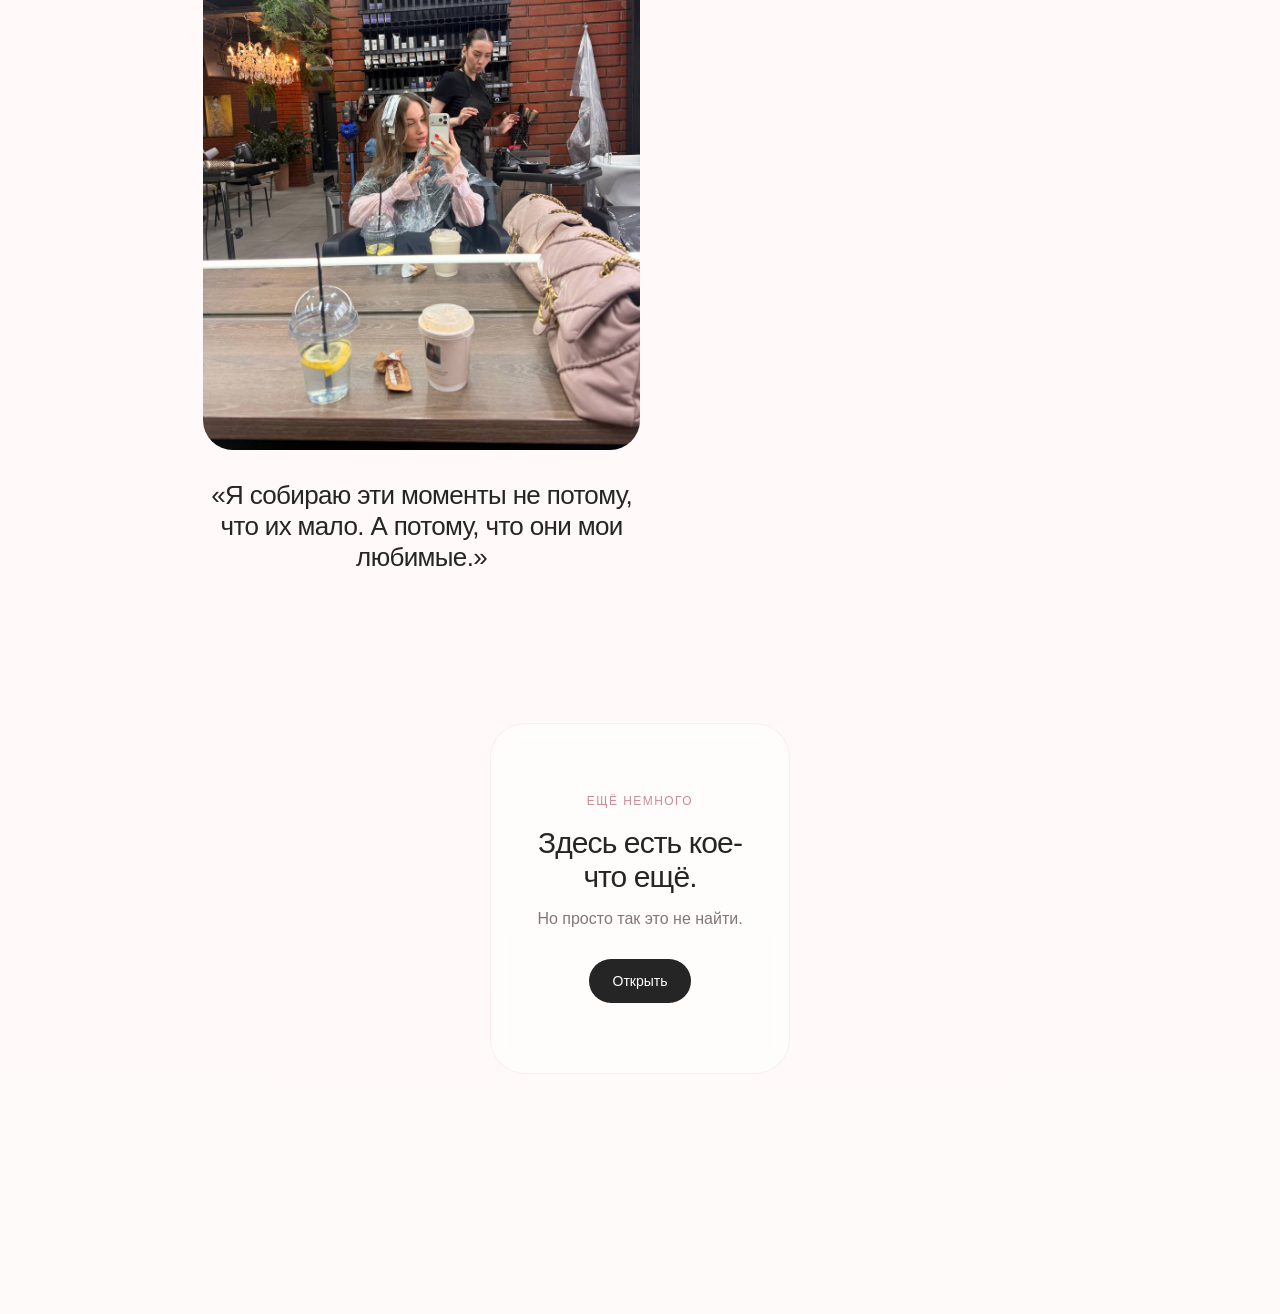
==== commit d50d3772: "Update memories.html" ====
--- a/memories.html
+++ b/memories.html
@@ -320,11 +320,10 @@
         ================================= -->
 
         <section class="secret-section reveal">
-            
-<div class="secret-eyebrow">
-    <span class="age-badge">18+</span>
-    ЕЩЁ НЕМНОГО
-</div>
+
+            <div class="secret-eyebrow">
+                ЕЩЁ НЕМНОГО
+            </div>
 
             <h3>
                 Здесь есть кое-что ещё.
--- a/style.css
+++ b/style.css
@@ -907,7 +907,7 @@
 /* Фото 13 — ещё немного меньше */
 
 #secretPhoto13 {
-    width: 38%;
+    width: 50%;
     margin-left: auto;
     margin-right: auto;
 }
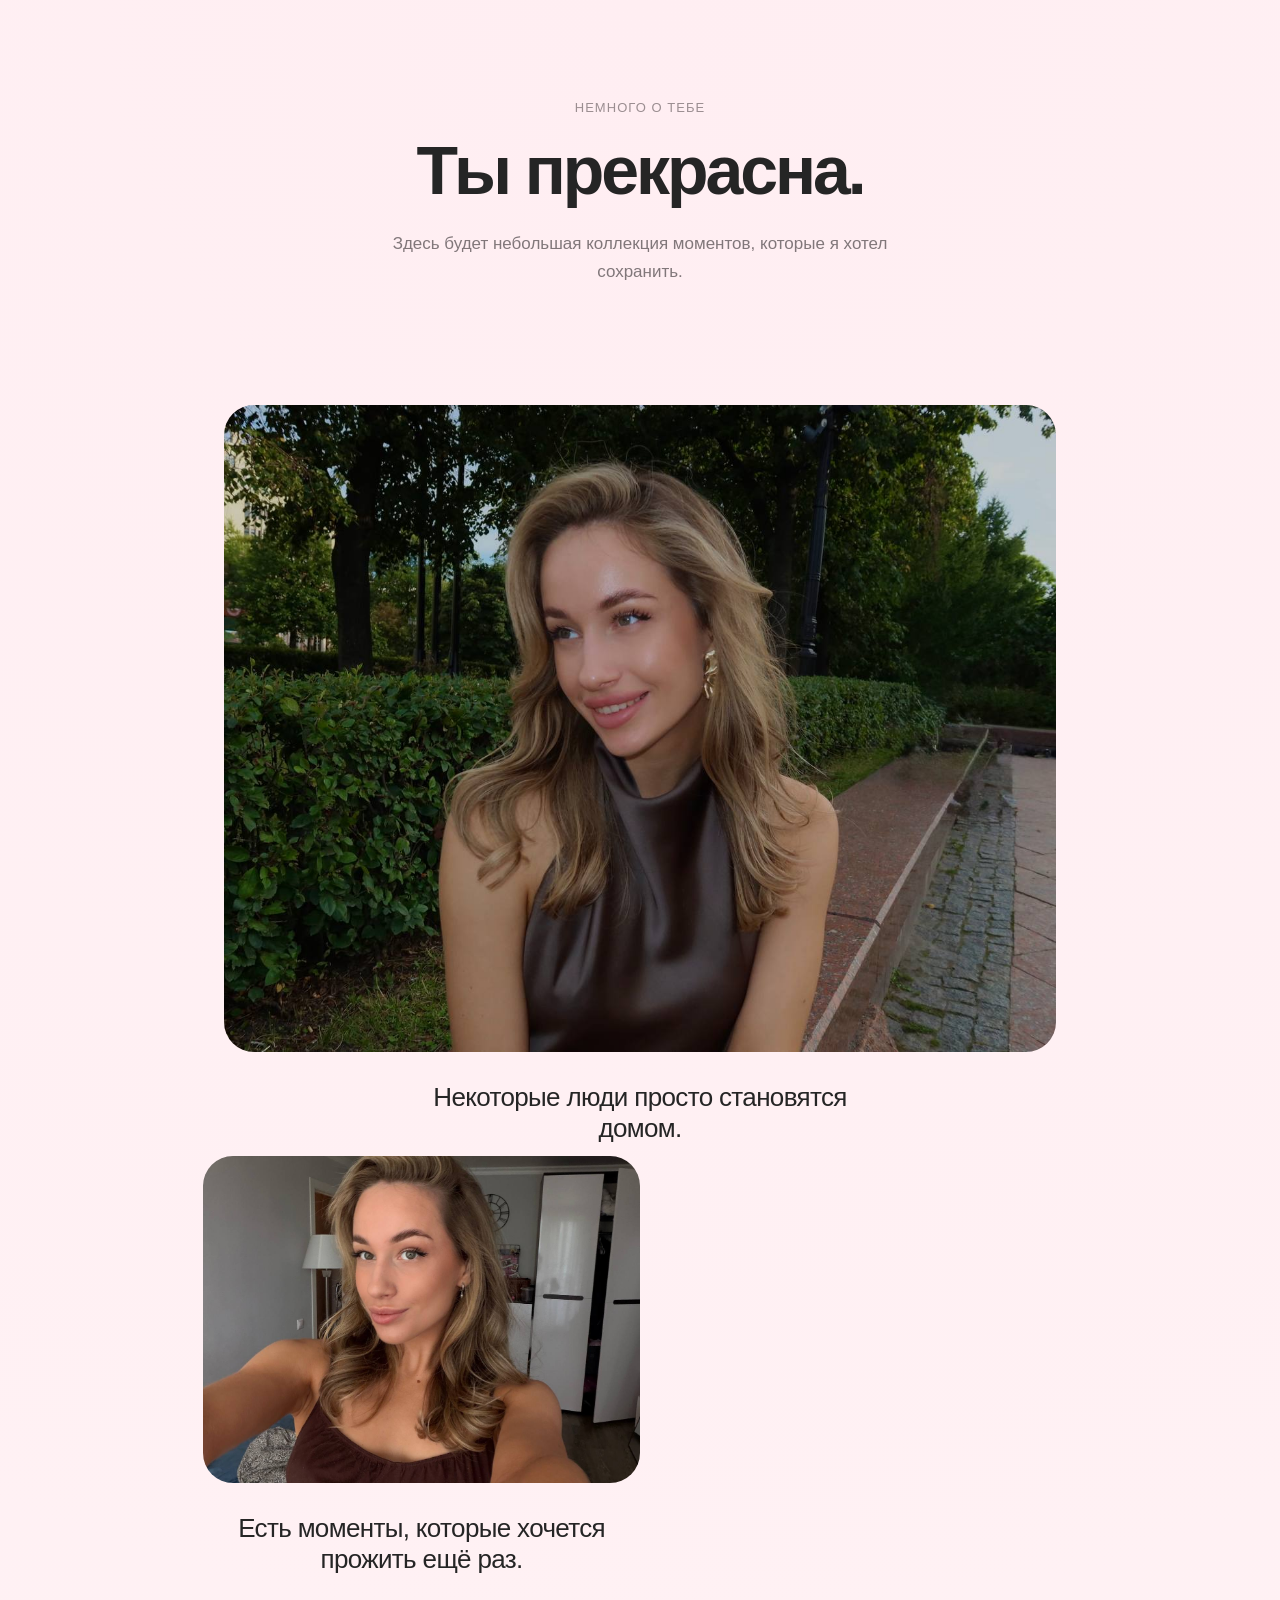
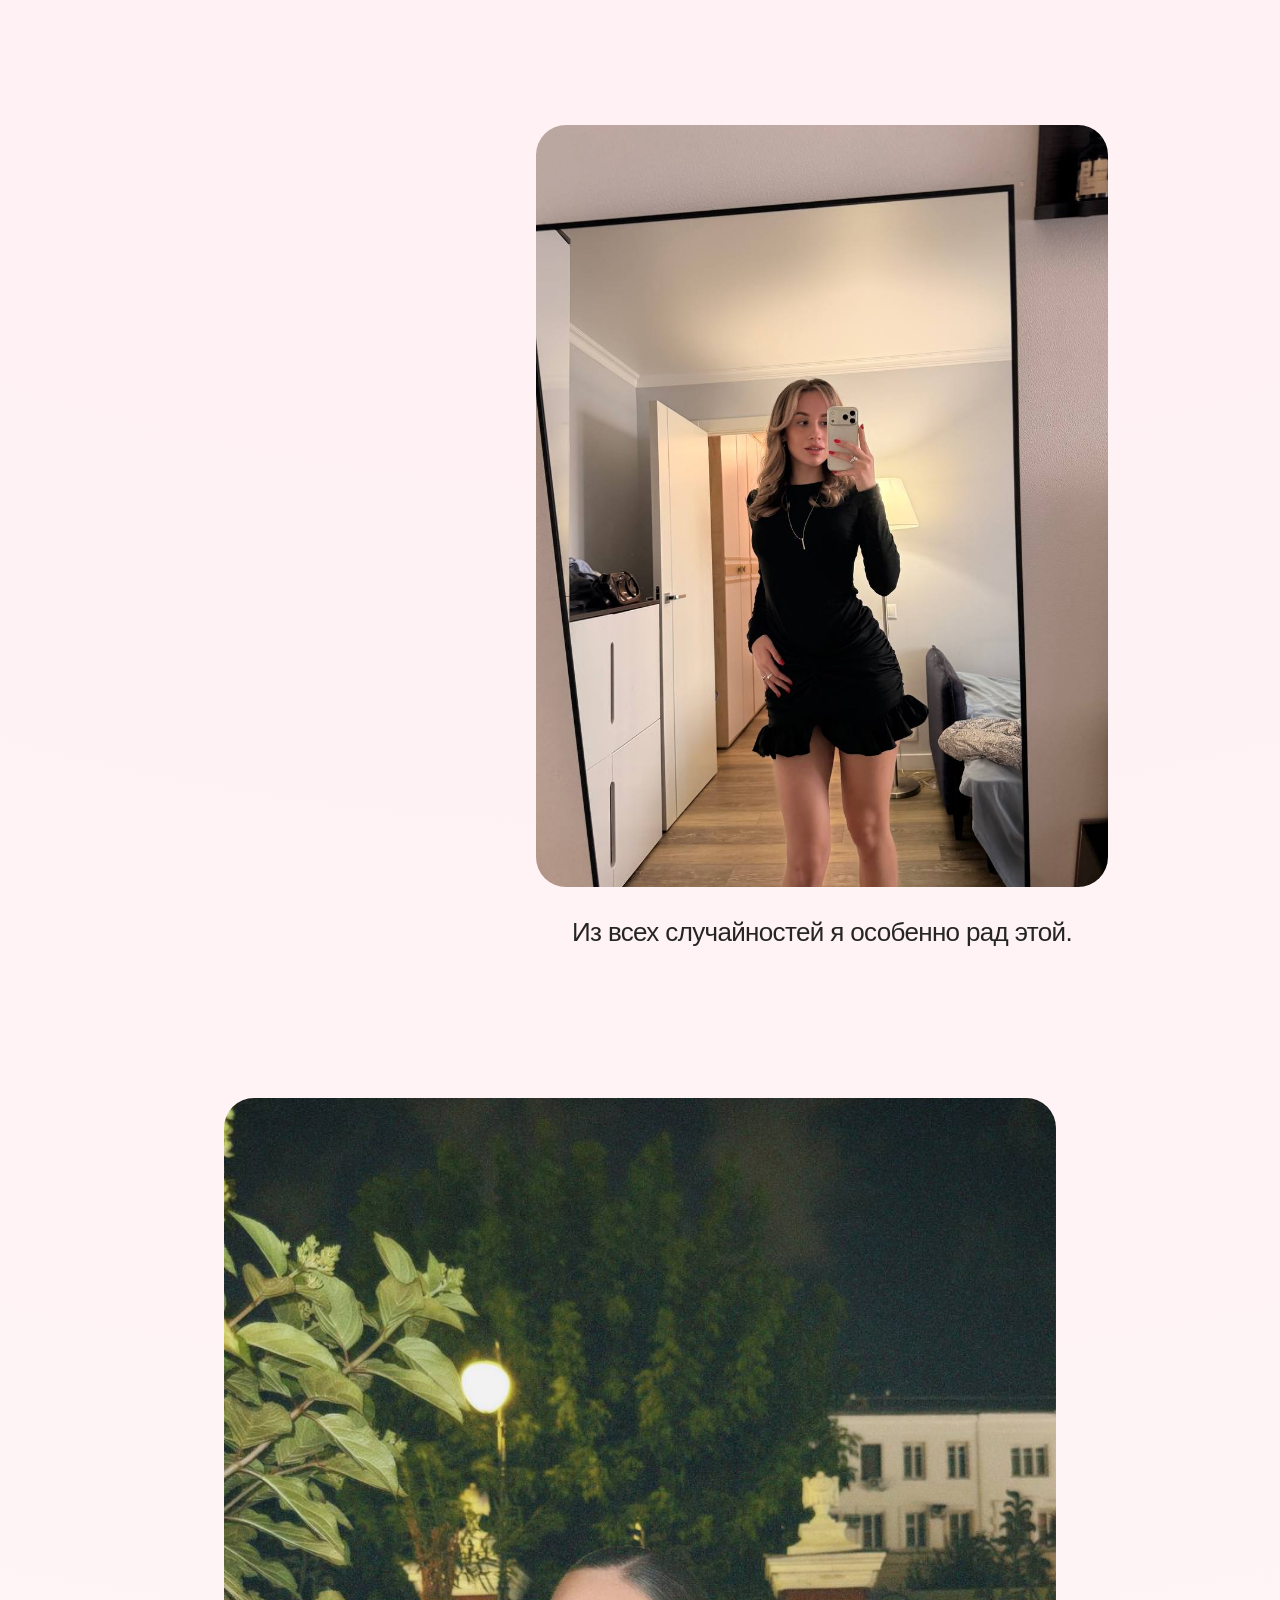
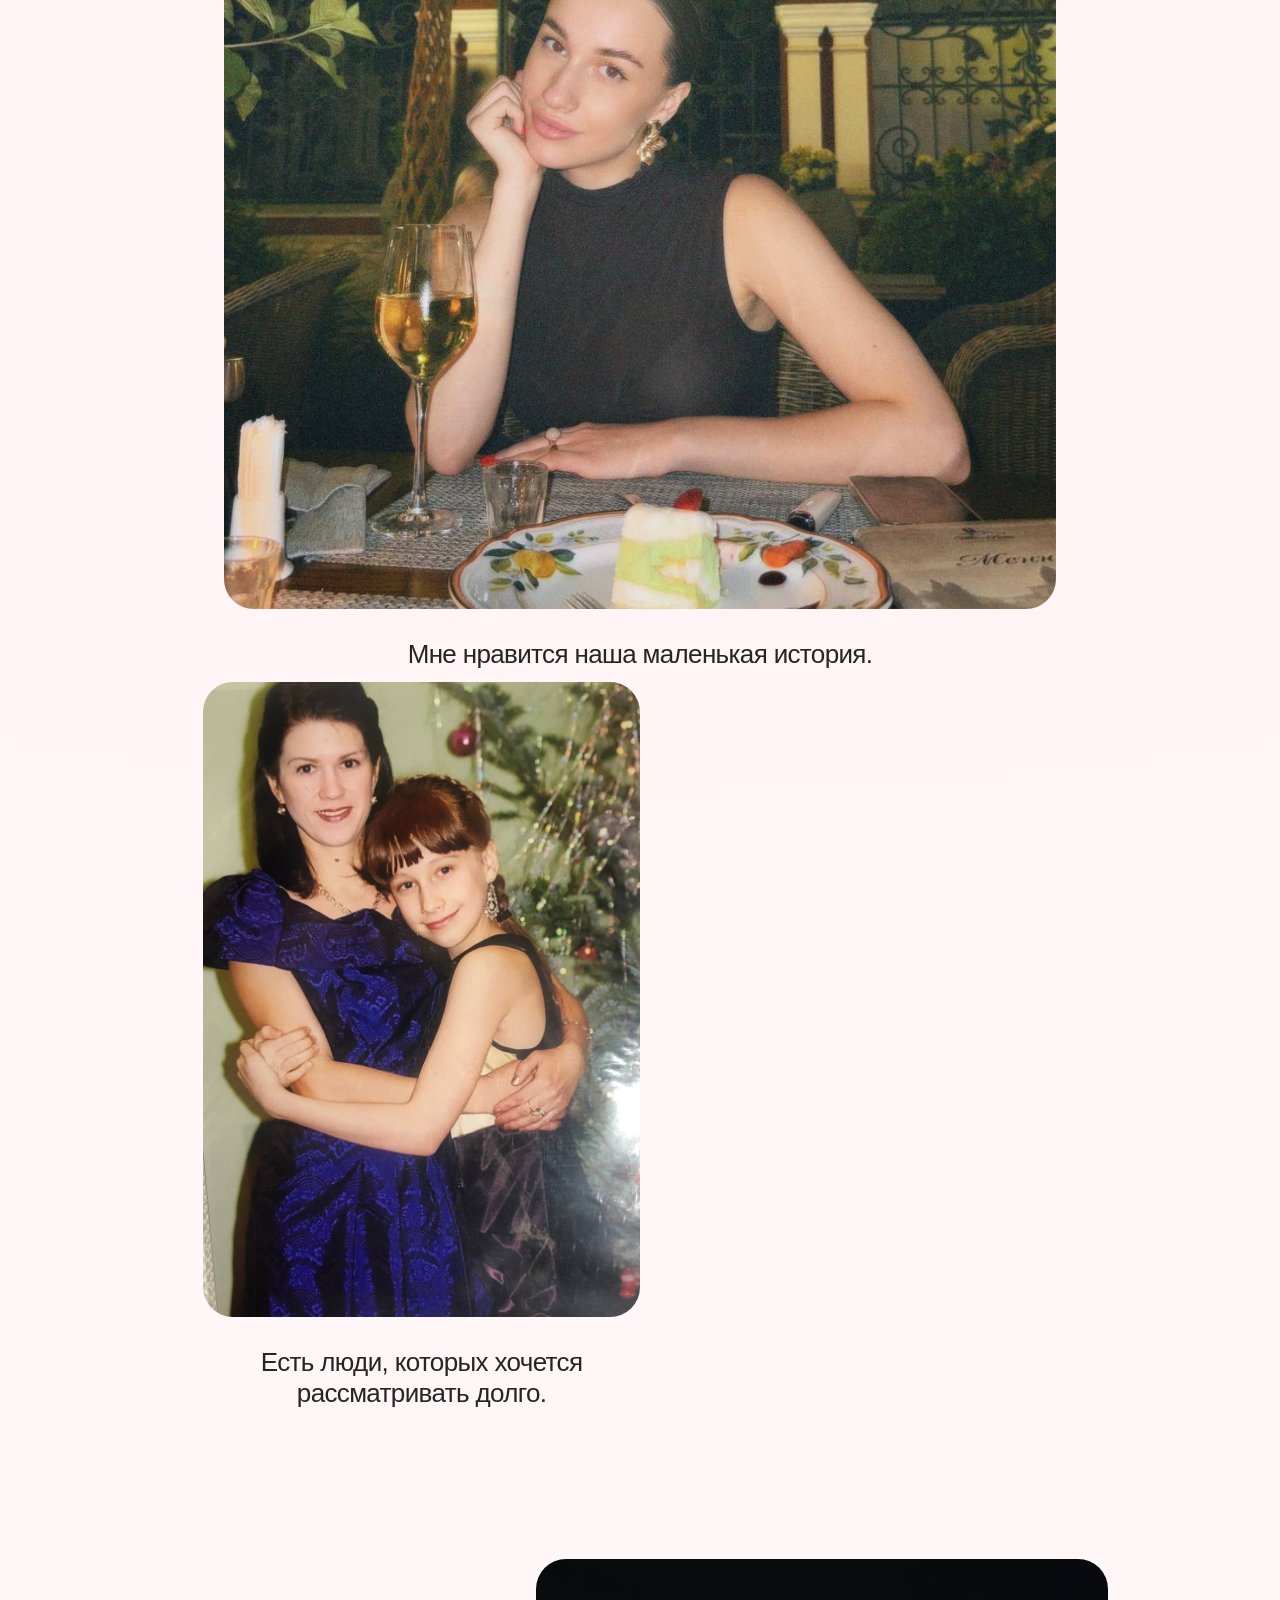
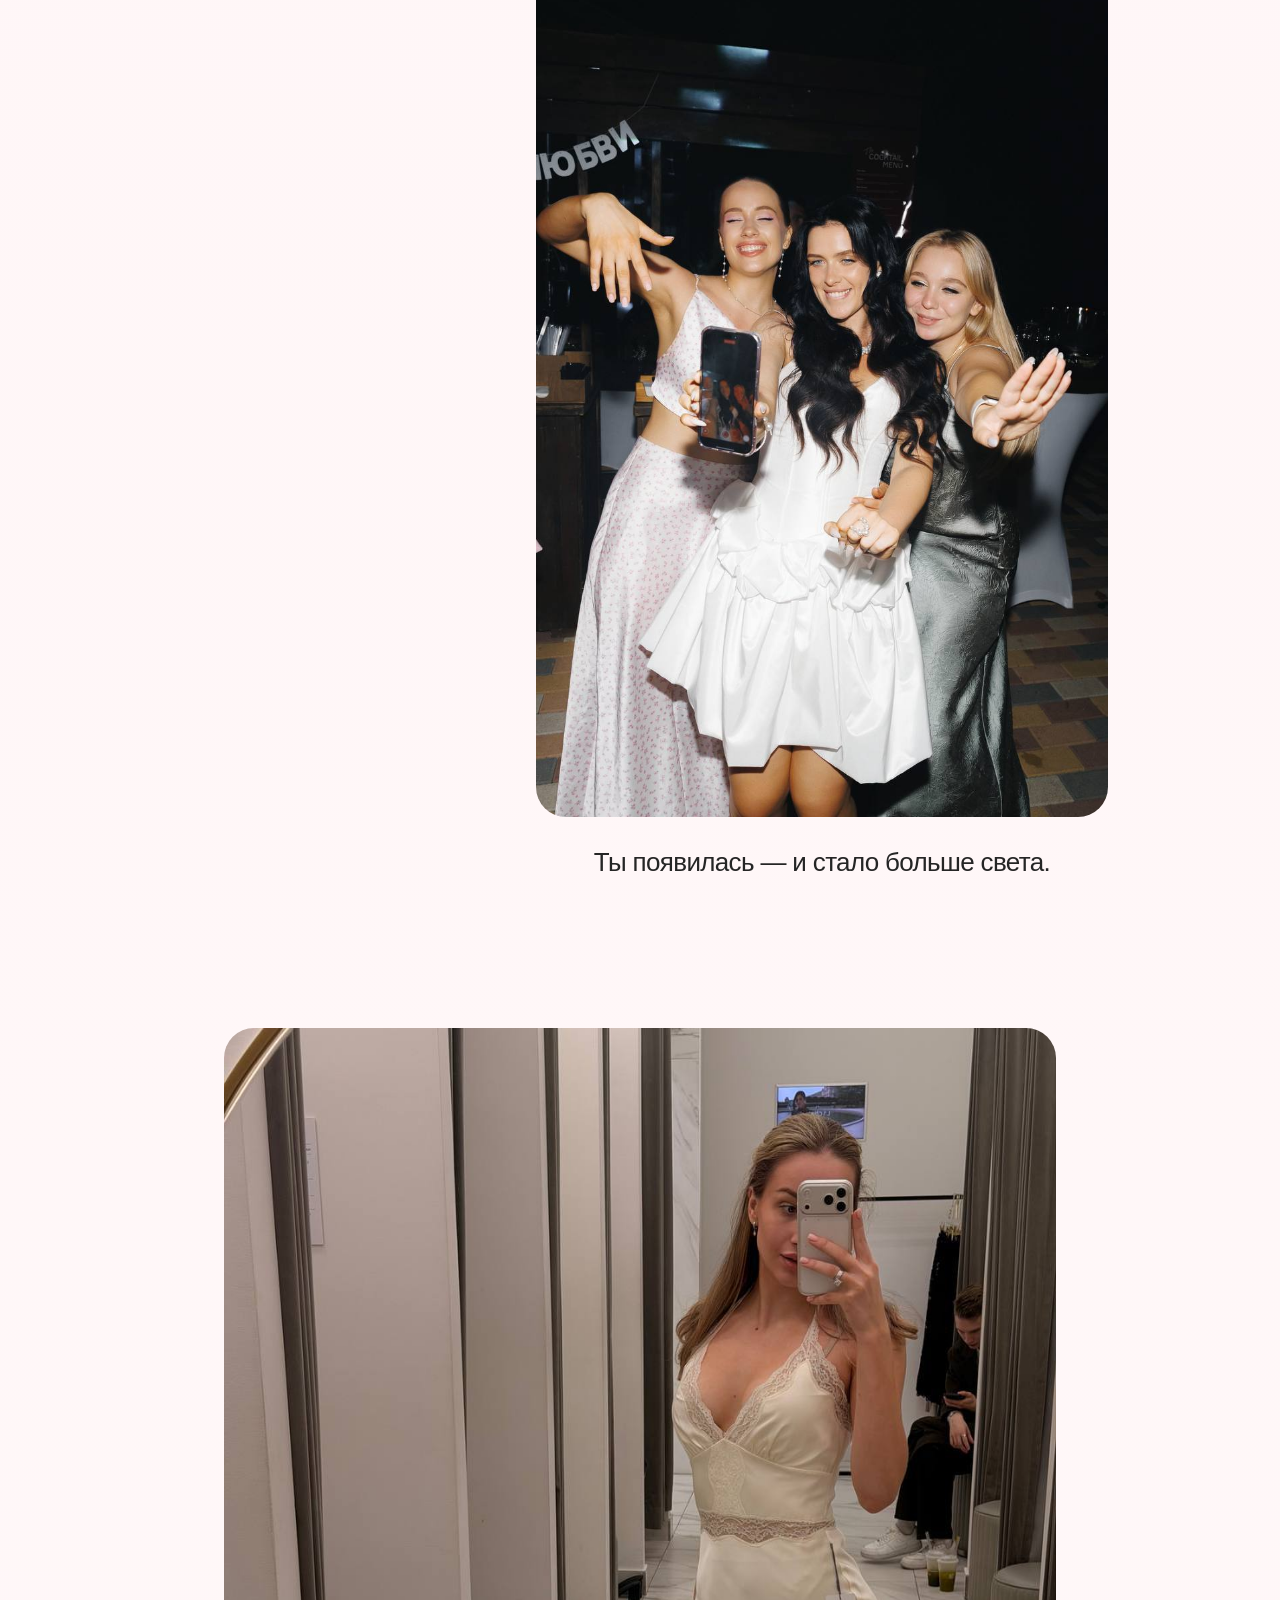
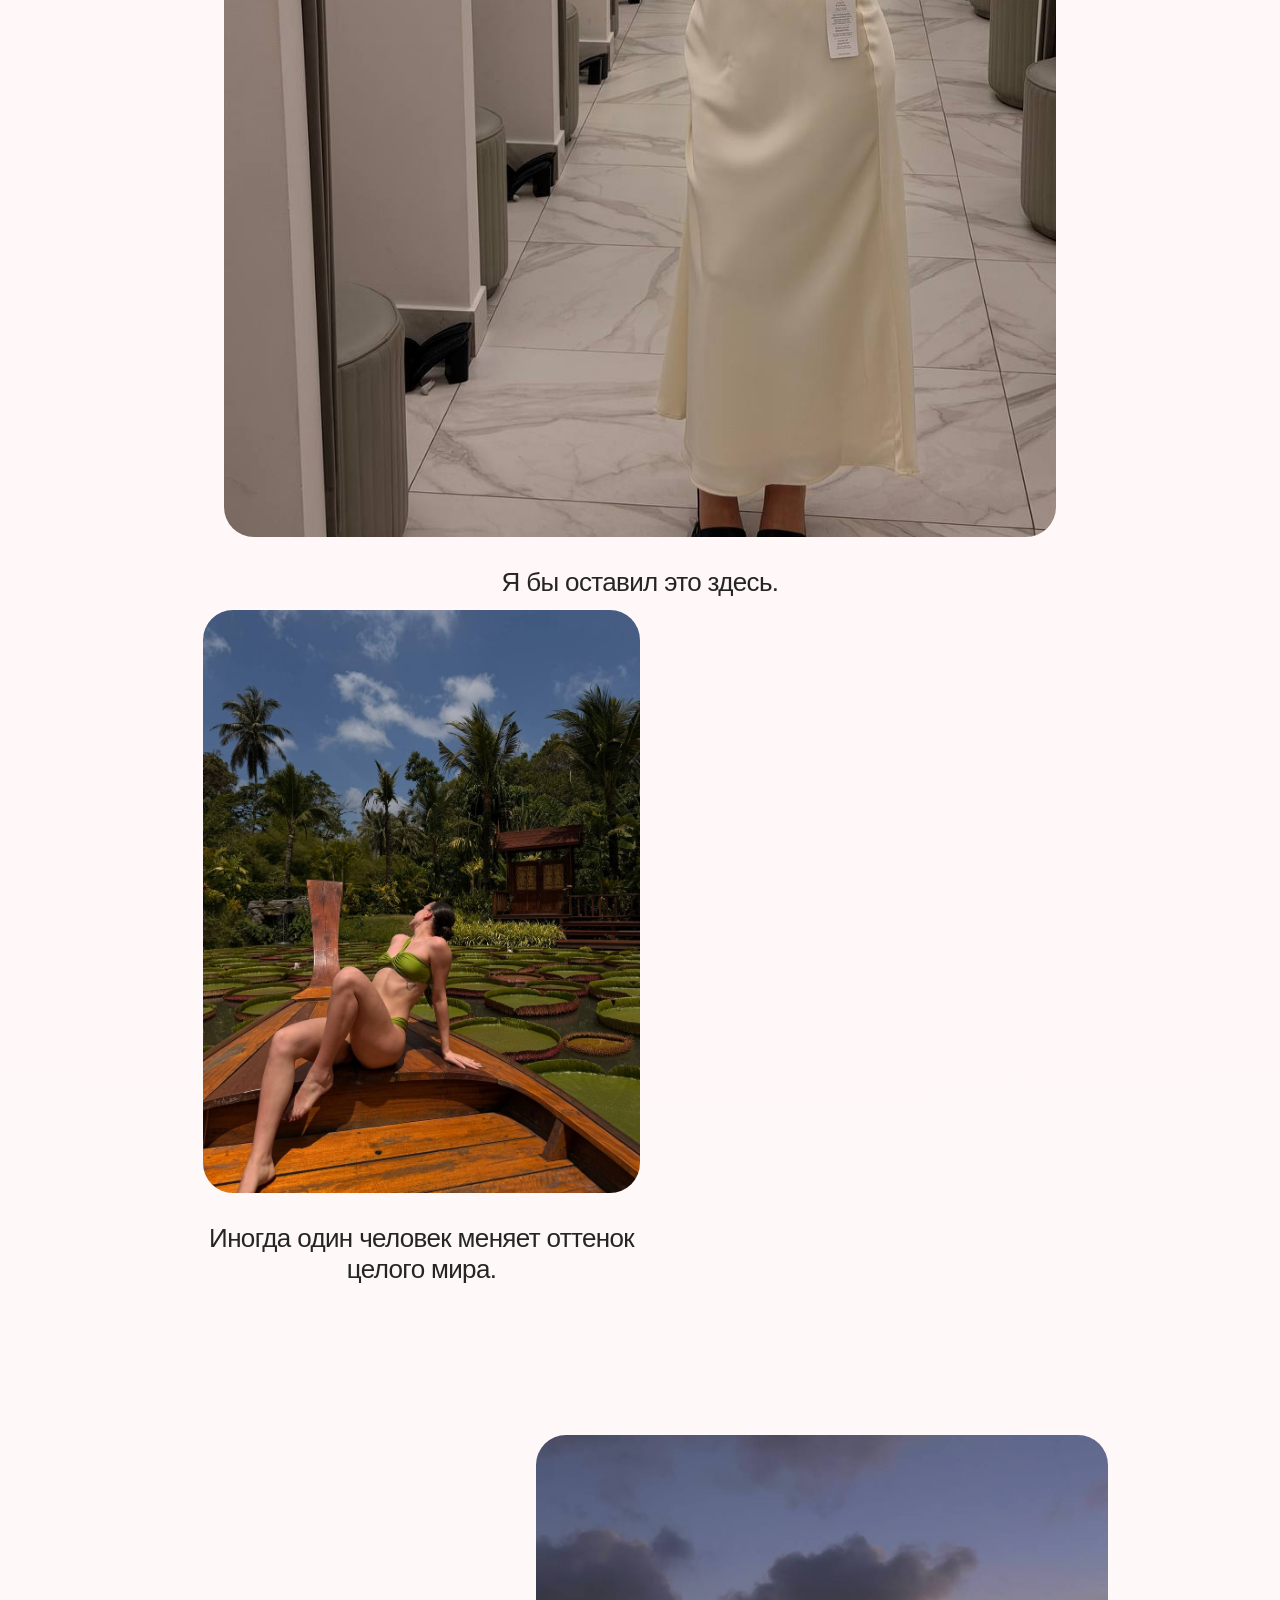
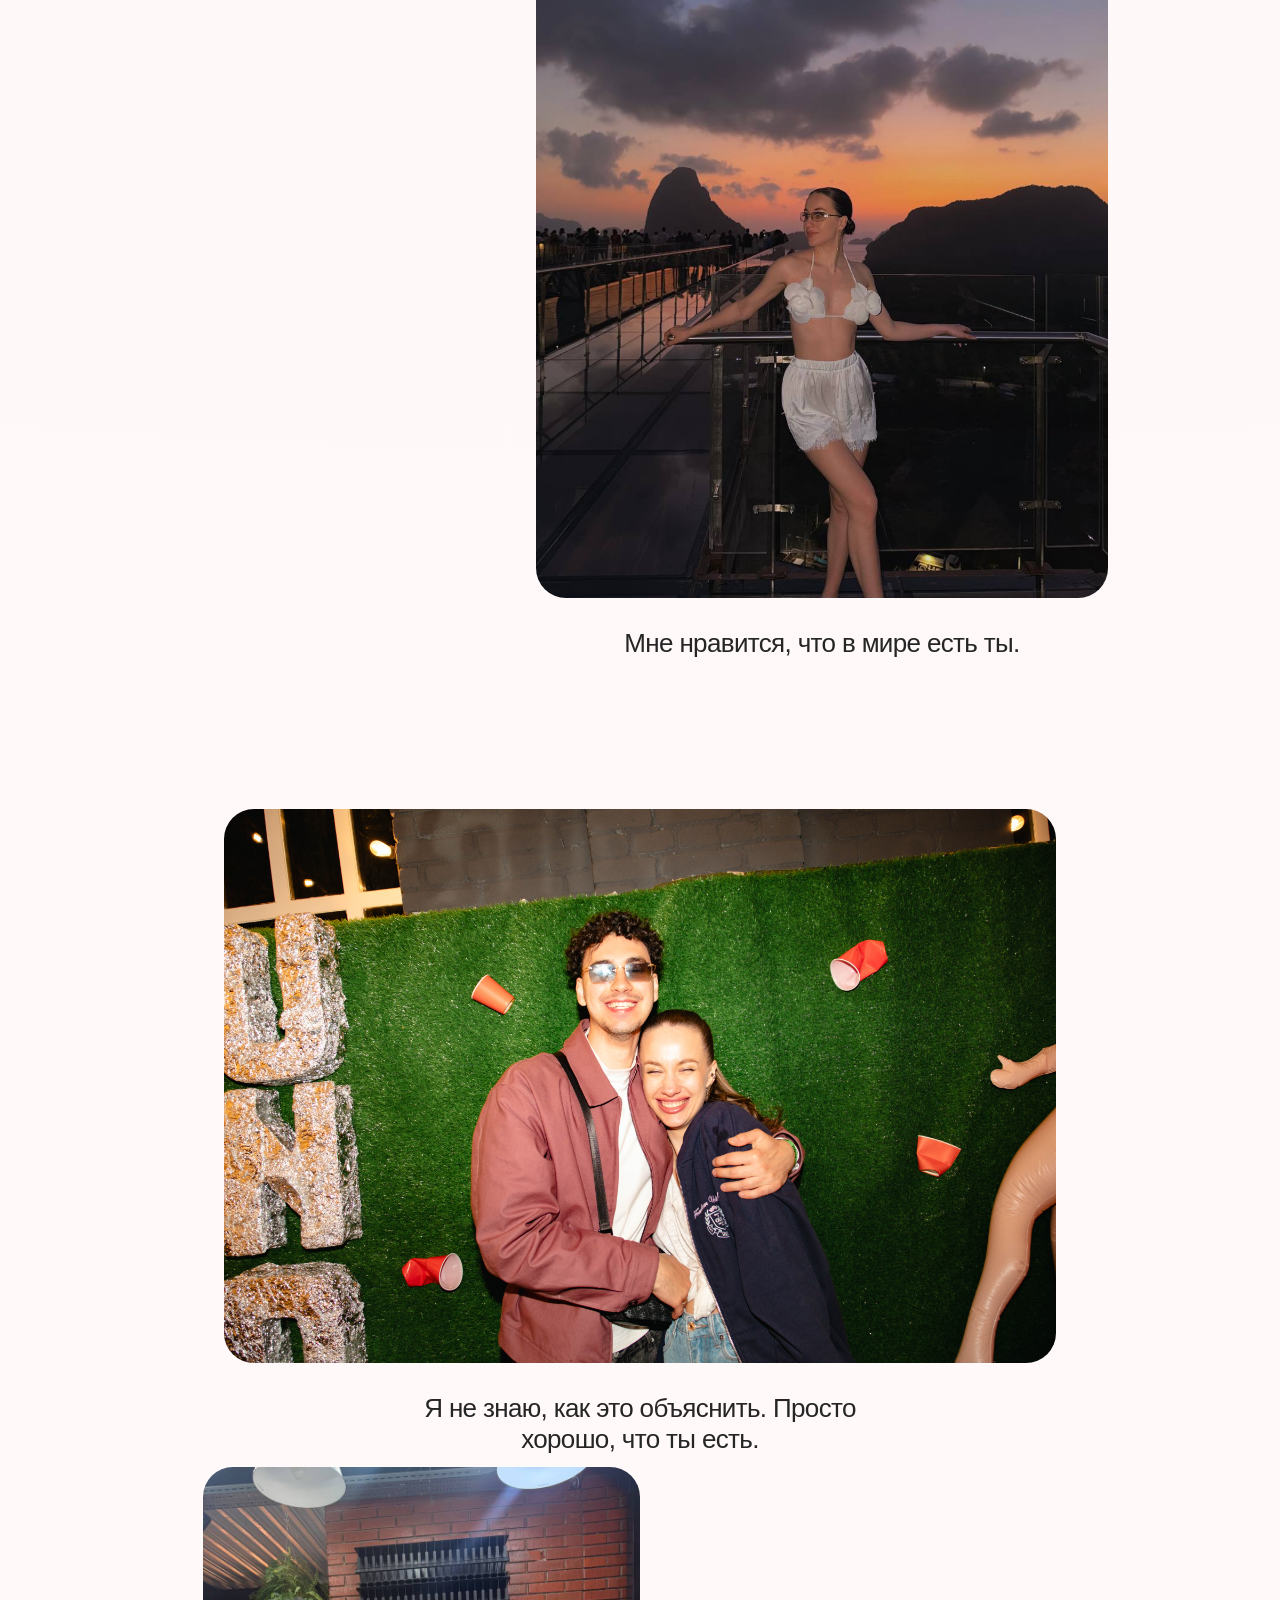
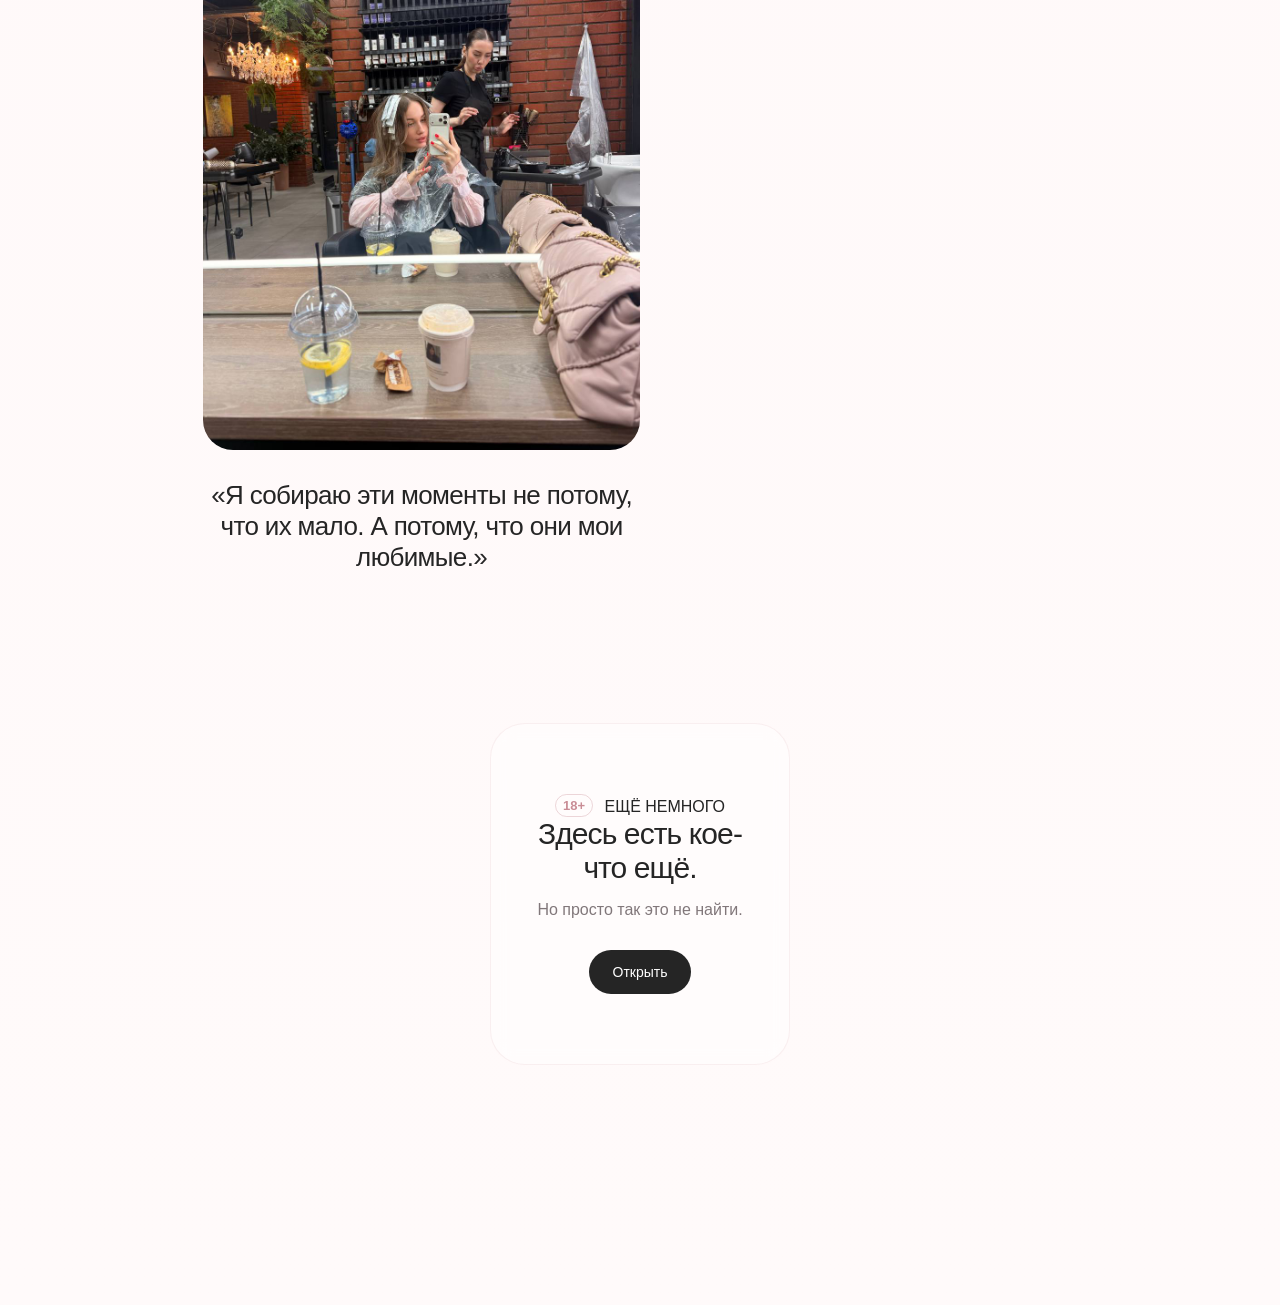
==== commit cd46f689: "Update memories.html" ====
--- a/memories.html
+++ b/memories.html
@@ -321,9 +321,8 @@
 
         <section class="secret-section reveal">
 
-            <div class="secret-eyebrow">
-                ЕЩЁ НЕМНОГО
-            </div>
+            <span class="age-badge">18+</span>
+             ЕЩЁ НЕМНОГО
 
             <h3>
                 Здесь есть кое-что ещё.
--- a/style.css
+++ b/style.css
@@ -930,5 +930,26 @@
     }
 
 }
-
-
+/* 18+ */
+
+.age-badge {
+    display: inline-flex;
+    align-items: center;
+    justify-content: center;
+
+    font-size: 13px;
+    font-weight: 600;
+
+    color: #c98d96;
+
+    border: 1px solid rgba(201, 141, 150, 0.35);
+
+    border-radius: 999px;
+
+    padding: 3px 7px;
+
+    margin-right: 7px;
+
+    vertical-align: 2px;
+}
+
